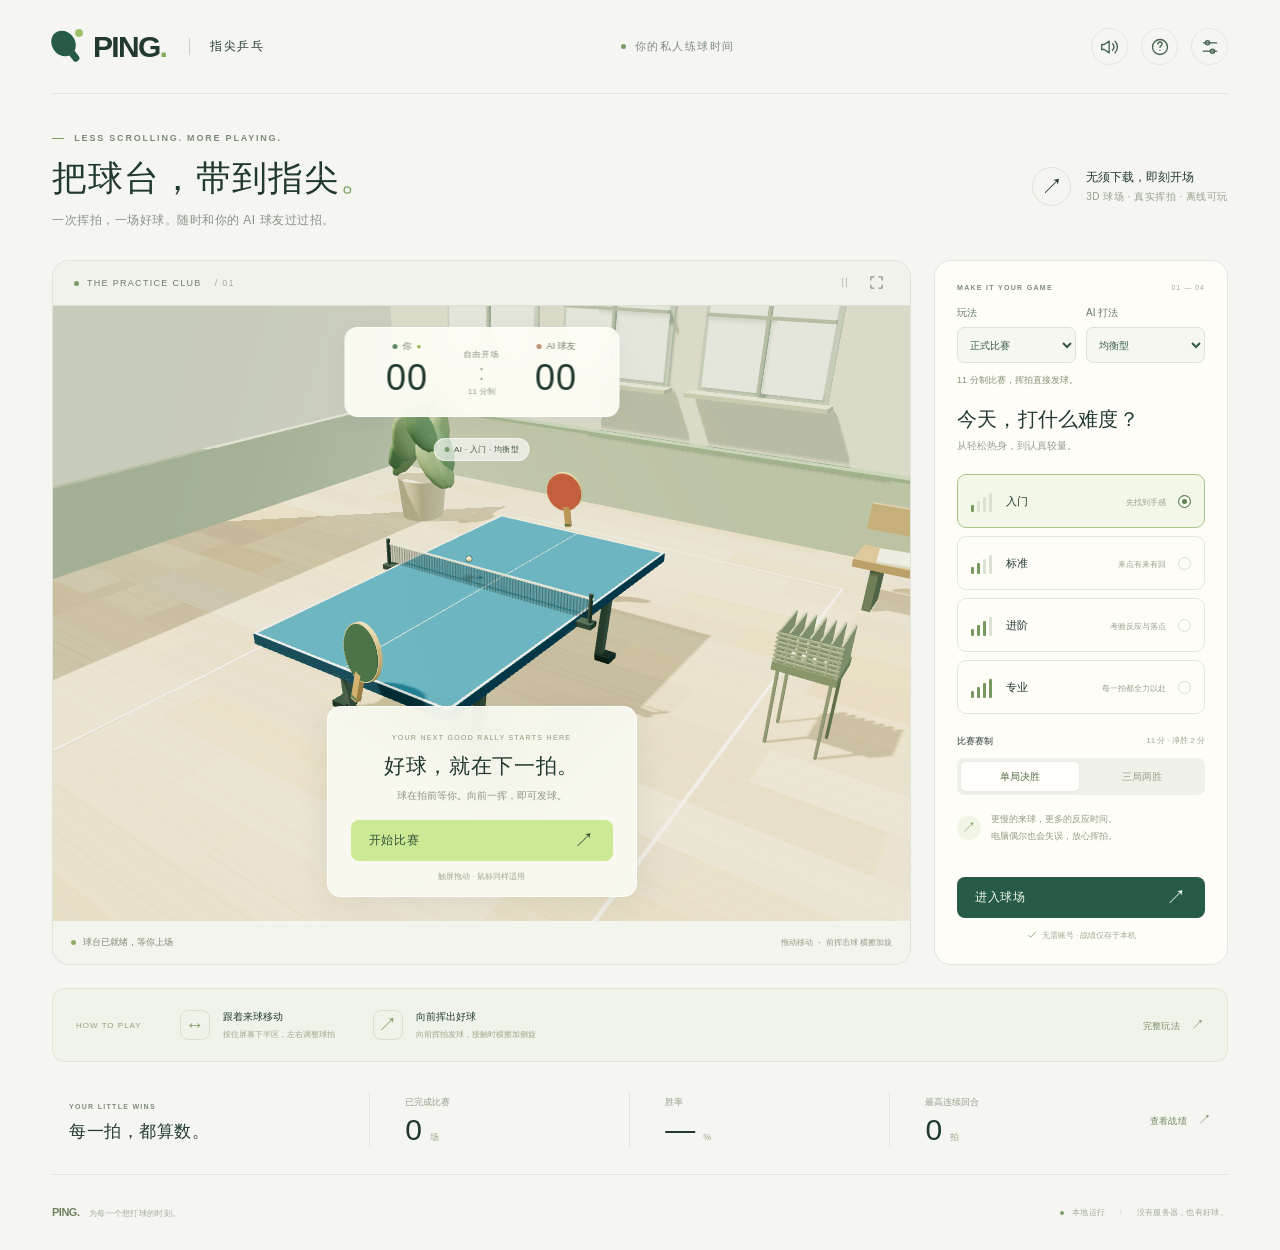
==== index.html @ b7c55402 "Add files via upload" ====
<!doctype html>
<html lang="zh-CN">
<head>
  <meta charset="utf-8">
  <meta name="viewport" content="width=device-width,initial-scale=1,maximum-scale=1,viewport-fit=cover">
  <meta name="theme-color" content="#f5f6f2">
  <meta name="description" content="指尖上的 3D 乒乓球。真实挥拍、人机对战，随时开场，无需联网。">
  <title>PING · 指尖乒乓</title>
  <link rel="icon" href="assets/favicon.svg" type="image/svg+xml">
  <link rel="stylesheet" href="styles.css">
</head>
<body>
  <div class="app-shell">
    <header class="site-header">
      <a class="brand" href="./" aria-label="PING 首页"><span class="brand-symbol"><i></i><b></b></span><span>PING<span class="brand-dot">.</span></span><span class="brand-cn">指尖乒乓</span></a>
      <div class="header-center"><span class="live-dot"></span>你的私人练球时间</div>
      <div class="header-actions">
        <button class="icon-button" id="sound-button" aria-label="关闭音效" title="音效开关"><svg viewBox="0 0 24 24"><path d="m11 5-6 4H2v6h3l6 4zM15 8a6 6 0 0 1 0 8m3-11a10 10 0 0 1 0 14"/></svg></button>
        <button class="icon-button" id="help-button" aria-label="玩法与比赛规则" title="玩法与规则"><svg viewBox="0 0 24 24"><circle cx="12" cy="12" r="9"/><path d="M9.5 8.5a2.5 2.5 0 0 1 5 0c0 2-2.5 2-2.5 4M12 16h.01"/></svg></button>
        <button class="icon-button" id="settings-button" aria-label="打开设置" title="设置"><svg viewBox="0 0 24 24"><path d="M4 7h16M4 17h16"/><circle cx="9" cy="7" r="2.5"/><circle cx="15" cy="17" r="2.5"/></svg></button>
      </div>
    </header>

    <section class="hero">
      <div><p class="eyebrow"><span></span> LESS SCROLLING. MORE PLAYING.</p><h1>把球台，带到指尖<span>。</span></h1><p class="hero-description">一次挥拍，一场好球。随时和你的 AI 球友过过招。</p></div>
      <div class="hero-note"><span class="note-icon">↗</span><div>无须下载，即刻开场<small>3D 球场 · 真实挥拍 · 离线可玩</small></div></div>
    </section>

    <main class="play-layout">
      <section class="court-card" aria-label="3D 乒乓球场">
        <div class="court-topline"><span><span class="live-dot"></span> THE PRACTICE CLUB <span class="court-number">/ 01</span></span><div><button id="pause-button" class="court-icon" aria-label="暂停比赛" title="暂停" disabled><svg viewBox="0 0 24 24"><path d="M9 5v14M15 5v14"/></svg></button><button id="fullscreen-button" class="court-icon" aria-label="切换全屏" title="全屏"><svg viewBox="0 0 24 24"><path d="M8 3H3v5m13-5h5v5M3 16v5h5m13-5v5h-5"/></svg></button></div></div>
        <div id="court" class="court-view" tabindex="0" aria-label="乒乓球场触控区。按住下半屏拖动球拍，向前或横向擦拍击球。">
          <canvas id="game-canvas"></canvas>
          <div class="scoreboard" aria-live="polite" aria-atomic="true">
            <div class="score-player"><span class="player-name"><i class="player-dot"></i><span id="player-name">你</span> <span id="player-serve" class="serve-dot" title="发球方">●</span></span><strong id="player-score">00</strong><span class="set-dots" id="player-sets"></span></div>
            <div class="score-middle"><span id="game-label">自由开场</span><b>:</b><small id="score-format">11 分制</small></div>
            <div class="score-player"><span class="player-name"><i class="cpu-dot"></i><span id="ai-name">AI 球友</span> <span id="ai-serve" class="serve-dot" title="发球方" hidden>●</span></span><strong id="ai-score">00</strong><span class="set-dots" id="ai-sets"></span></div>
          </div>
          <div class="quality-badge" id="quality-badge" hidden></div><div class="touch-marker" id="touch-marker" hidden><i></i><small>触控点</small></div>
          <div class="opponent-tag" id="opponent-tag"><span class="live-dot"></span> AI 球友 · 入门</div>
          <div class="rally-badge" id="rally-badge" hidden><span>RALLY</span><b id="rally-count">0</b></div>
          <div class="point-toast" id="point-toast" aria-live="assertive" hidden><span id="point-title"></span><small id="point-detail"></small></div>
          <div class="spin-label" id="spin-label" hidden>上旋</div>
          <div class="court-welcome" id="court-welcome"><span class="welcome-kicker">YOUR NEXT GOOD RALLY STARTS HERE</span><h2>好球，就在下一拍。</h2><p>球在拍前等你。向前一挥，即可发球。</p><button class="primary-button" id="play-button">开始比赛 <span>↗</span></button><small>触屏拖动 · 鼠标同样适用</small></div>
          <div class="serve-panel" id="serve-panel" hidden><div><b id="serve-title">轮到你发球</b><span id="serve-hint">球跟随球拍 · 向前挥拍即可发球</span></div><span class="serve-swipe" aria-hidden="true">↑</span></div>
          <div class="gesture-guide" id="gesture-guide" hidden><div class="gesture-arrow">↑</div><span id="gesture-text">按住下半屏，向前挥拍</span></div>
          <div class="webgl-error" id="webgl-error" hidden><h2>球场暂时无法显示</h2><p>请用支持 WebGL 的 Chrome、Safari 或 Edge 打开，并开启硬件加速。</p></div>
        </div>
        <div class="court-bottomline"><span class="court-status"><i id="status-dot"></i><span id="status-text">球台已就绪，等你上场</span></span><span class="input-label" id="input-label">拖动移动 <b>·</b> 前挥击球 横擦加旋</span><span id="hit-feedback" class="hit-feedback">找到你的节奏</span></div>
      </section>

      <aside class="match-panel">
        <div class="panel-heading"><span class="eyebrow">MAKE IT YOUR GAME</span><span class="panel-mark">01 — 04</span></div>
        <div class="session-options">
          <label class="option-field">玩法<select id="mode-select"><option value="match">正式比赛</option><option value="rally">连续喂球练习</option><option value="slow">慢速练习 · 0.65×</option><option value="serve">发球练习</option></select></label>
          <label class="option-field" id="ai-style-field">AI 打法<select id="ai-style"><option value="balanced">均衡型</option><option value="defensive">防守型</option><option value="aggressive">进攻型</option></select></label>
          <p id="mode-description" class="option-description">11 分制比赛，挥拍直接发球。</p>
        </div>
        <h2>今天，打什么难度？</h2><p class="panel-description">从轻松热身，到认真较量。</p>
        <fieldset class="difficulty-list"><legend class="sr-only">人机难度</legend>
          <label class="difficulty-option selected"><input type="radio" name="difficulty" value="beginner" checked><span class="difficulty-bars"><i></i><i></i><i></i><i></i></span><span class="difficulty-copy"><b>入门</b><small>先找到手感</small></span><span class="radio-indicator"></span></label>
          <label class="difficulty-option"><input type="radio" name="difficulty" value="standard"><span class="difficulty-bars" data-level="2"><i></i><i></i><i></i><i></i></span><span class="difficulty-copy"><b>标准</b><small>来点有来有回</small></span><span class="radio-indicator"></span></label>
          <label class="difficulty-option"><input type="radio" name="difficulty" value="advanced"><span class="difficulty-bars" data-level="3"><i></i><i></i><i></i><i></i></span><span class="difficulty-copy"><b>进阶</b><small>考验反应与落点</small></span><span class="radio-indicator"></span></label>
          <label class="difficulty-option"><input type="radio" name="difficulty" value="pro"><span class="difficulty-bars" data-level="4"><i></i><i></i><i></i><i></i></span><span class="difficulty-copy"><b>专业</b><small>每一拍都全力以赴</small></span><span class="radio-indicator"></span></label>
        </fieldset>
        <div class="format-heading"><span id="format-label">比赛赛制</span><span>11 分 · 净胜 2 分</span></div><div class="segmented-control" role="group" aria-label="赛制"><button class="selected" data-format="1" aria-pressed="true">单局决胜</button><button data-format="3" aria-pressed="false">三局两胜</button></div>
        <div class="difficulty-detail"><span class="detail-symbol">↗</span><p id="difficulty-detail">更慢的来球，更多的反应时间。<br>电脑偶尔也会失误，放心挥拍。</p></div>
        <button class="secondary-button practice-reset" id="practice-reset" hidden>重新准备这一球</button>
        <button class="primary-button panel-start" id="start-button">进入球场 <span>↗</span></button><div class="local-note"><svg viewBox="0 0 16 16"><path d="m3 8 3 3 7-7"/></svg> 无需账号 · 战绩仅存于本机</div>
      </aside>
    </main>

    <section class="below-court">
      <div class="quick-guide"><span class="guide-number">HOW TO PLAY</span><div><span class="guide-icon">↔</span><p><b>跟着来球移动</b><small>按住屏幕下半区，左右调整球拍</small></p></div><div><span class="guide-icon">↗</span><p><b>向前挥出好球</b><small>向前挥拍发球，接触时横擦加侧旋</small></p></div><button class="text-button" id="guide-link">完整玩法 <span>↗</span></button></div>
      <div class="stats-row"><div class="stats-intro"><span class="eyebrow">YOUR LITTLE WINS</span><h3>每一拍，都算数。</h3></div><div class="stat"><span>已完成比赛</span><strong id="stat-matches">0<small>场</small></strong></div><div class="stat"><span>胜率</span><strong id="stat-winrate">—<small>%</small></strong></div><div class="stat"><span>最高连续回合</span><strong id="stat-rally">0<small>拍</small></strong></div><button class="text-button" id="history-button">查看战绩 <span>↗</span></button></div>
    </section>
    <footer><span><b>PING.</b> 为每一个想打球的时刻。</span><span><i class="live-dot"></i> 本地运行 <span class="footer-divider">/</span> 没有服务器，也有好球。</span></footer>
  </div>

  <dialog id="help-dialog" class="modal"><button class="modal-close" data-close aria-label="关闭">×</button><span class="eyebrow">A LITTLE GUIDANCE</span><h2>一拍一拍，找到节奏。</h2><div class="help-steps"><div><b>01</b><p><strong>移动你的球拍</strong>按住球场下半区任意位置，左右拖动寻找来球。向上或向下拖动可调整球拍离球网的距离，系统会适度辅助拍面高度。</p></div><div><b>02</b><p><strong>等落台，再向前挥拍</strong>来球在你的半台弹起后，向上快速划动击球，也可在接触瞬间横向擦拍。球拍静止不会自动回球；向右擦拍产生左侧旋，向左擦拍产生右侧旋，球面条纹和弯曲球迹会显示旋转。</p></div><div><b>03</b><p><strong>球在拍前，向前挥拍发球</strong>轮到你发球时，球会停在球拍前方并跟随移动，无需抛球或点击按钮，向前挥拍即可发出。仍须先落自己的半台，再落对方半台。练习模式不计比赛分数。</p></div></div><div class="rules-box"><h3>按标准规则，认真打一场</h3><ul><li>发球操作已简化为持球随拍、挥拍发出；落台与计分仍遵循比赛规则。</li><li>每局 11 分，领先至少 2 分获胜；10:10 后继续比赛。</li><li>每两分换发球；10:10 后每一分换发球。</li><li>发球擦网后合法落台，重新发球；正常回合擦网后落台继续。</li><li>对手回球未落台就截击、同侧两跳、击球出界或未过网，均判失分。</li><li>三局两胜时，局间交换发球顺序；决胜局先到 5 分时交换场地。镜头始终位于你的身后。</li></ul></div><button class="primary-button" data-close>明白了，上场 <span>↗</span></button></dialog>
  <dialog id="settings-dialog" class="modal settings-modal"><button class="modal-close" data-close aria-label="关闭">×</button><span class="eyebrow">YOUR COURT, YOUR WAY</span><h2>调整到你的手感。</h2><label class="toggle-row"><span><b>击球音效</b><small>球拍、球台与球网的声音</small></span><input type="checkbox" id="setting-sound" role="switch" checked></label><label class="toggle-row"><span><b>触觉反馈</b><small>击球时轻微震动（取决于设备支持）</small></span><input type="checkbox" id="setting-haptics" role="switch" checked></label><label class="toggle-row"><span><b>击球辅助提示</b><small>落点光圈、球迹与挥拍时机提示</small></span><input type="checkbox" id="setting-hints" role="switch" checked></label><label class="toggle-row"><span><b>挥拍灵敏度</b><small>调整拖动距离与球拍移动的比例</small></span><output id="sensitivity-value">1.0×</output></label><input class="sensitivity-slider" id="setting-sensitivity" type="range" min="0.7" max="1.5" value="1" step="0.1" aria-label="挥拍灵敏度"><label class="toggle-row"><span><b>近球轮廓</b><small>球靠近你时显示深色边缘，更容易看清</small></span><input type="checkbox" id="setting-outline" role="switch" checked></label>
    <label class="toggle-row" for="setting-offset"><span><b>手指与球拍间距</b><small>触屏时球拍位于手指上方；0 为直接跟手</small></span><output id="offset-value">54 px</output></label><input class="sensitivity-slider" id="setting-offset" type="range" min="0" max="120" step="6" value="54" aria-label="手指与球拍间距">
    <div class="option-field settings-quality"><label for="setting-quality">画面质量</label><select id="setting-quality"><option value="eco">省电 · 30 帧 / 无动态阴影</option><option value="balanced" selected>均衡 · 60 帧 / 标准阴影</option><option value="high">高清 · 60 帧 / 精细阴影</option></select></div>
    <label class="toggle-row"><span><b>卡顿时自动降低画质</b><small>保持挥拍与物理更新频率，减少渲染负担</small></span><input type="checkbox" id="setting-adaptive" role="switch" checked></label><p class="settings-note" id="quality-note"></p>
    <p class="settings-note">比赛中修改设置会暂时暂停，关闭后即可继续。</p><button class="primary-button" data-close>保存并返回 <span>↗</span></button></dialog>
  <dialog id="pause-dialog" class="modal compact-modal"><button class="modal-close" data-close aria-label="关闭">×</button><span class="eyebrow">TAKE A BREATHER</span><h2>歇一拍，再继续。</h2><p>比分和来球都在这里等你。</p><button class="primary-button" id="resume-button">继续比赛 <span>↗</span></button><button class="secondary-button" id="restart-button">重新开始本场</button><button class="text-button" id="quit-button">结束比赛，返回球场</button></dialog>
  <dialog id="result-dialog" class="modal compact-modal"><span class="result-mark" id="result-mark">↗</span><span class="eyebrow" id="result-eyebrow">WELL PLAYED</span><h2 id="result-title">这一局，打得漂亮。</h2><p id="result-description"></p><div class="result-score"><span id="result-player">11</span><small>:</small><span id="result-ai">8</span></div><p class="result-meta" id="result-meta"></p><button class="primary-button" id="result-next">再来一场 <span>↗</span></button><button class="secondary-button" id="result-back">返回球场</button></dialog>
  <dialog id="history-dialog" class="modal"><button class="modal-close" data-close aria-label="关闭">×</button><span class="eyebrow">ONE RALLY AT A TIME</span><h2>你和球台的记录。</h2><div id="history-levels" class="history-levels"></div><div id="history-list" class="history-list"></div><p class="settings-note" id="storage-note">战绩仅保存在这个浏览器中，清理网站数据会一并清除。</p><button class="primary-button" data-close>继续打球 <span>↗</span></button></dialog>
  <script src="assets/vendor/three.min.js"></script>
  <script src="physics.js"></script>
  <script src="audio.js"></script>
  <script src="quality.js"></script>
  <script src="game.js"></script>
</body>
</html>
---- styles.css ----
:root{--paper:#f5f6f2;--white:#fff;--ink:#21392f;--muted:#88918a;--line:#e3e7de;--lime:#d2f28b;--green:#255b47;--serif:Georgia,"Times New Roman",serif;--sans:Inter,-apple-system,BlinkMacSystemFont,"Segoe UI","PingFang SC","Microsoft YaHei",sans-serif;font-family:var(--sans);font-synthesis:none;color:var(--ink);background:var(--paper);font-size:14px}*{box-sizing:border-box}body{margin:0}button,input,a{-webkit-tap-highlight-color:transparent}button{font:inherit;cursor:pointer}button:disabled{cursor:default;opacity:.4}button,a,input{outline-offset:5px}button:focus-visible,a:focus-visible,input:focus-visible{outline:2px solid #4b895b}button{border:0}button svg{width:20px;height:20px;fill:none;stroke:currentColor;stroke-width:1.6;stroke-linecap:round;stroke-linejoin:round}a{color:inherit;text-decoration:none}[hidden]{display:none!important}.app-shell{max-width:1480px;margin:auto;padding:0 52px}.site-header{height:94px;display:flex;align-items:center;justify-content:space-between;border-bottom:1px solid var(--line)}.brand{display:flex;align-items:center;gap:10px;font-size:30px;font-weight:850;letter-spacing:-1.7px}.brand-dot{color:#7eac57}.brand-cn{font-size:12px;font-weight:500;letter-spacing:1.5px;margin-left:13px;padding-left:20px;border-left:1px solid #cbd1c5}.brand-symbol{width:29px;height:35px;position:relative;margin-right:2px}.brand-symbol i{display:block;width:23px;height:27px;transform:rotate(-37deg);border-radius:50%;background:var(--green);position:absolute;top:1px;left:0}.brand-symbol i:after{content:"";position:absolute;width:7px;height:14px;background:var(--green);top:22px;left:9px;border-radius:3px}.brand-symbol b{width:8px;height:8px;background:#9fc267;border-radius:50%;position:absolute;right:-2px;top:0}.header-center{font-size:11px;letter-spacing:1.5px;color:#7f8c80;display:flex;align-items:center;gap:9px}.live-dot{display:inline-block;width:5px;height:5px;border-radius:100%;background:#7a9c68;flex-shrink:0}.header-actions{display:flex;gap:13px}.icon-button{height:37px;width:37px;display:grid;place-items:center;border:1px solid var(--line);border-radius:50%;background:transparent;color:#45604f;transition:.2s}.icon-button:hover{background:#e8eddf}.icon-button.muted{color:#aaa}.hero{display:flex;align-items:center;justify-content:space-between;padding:39px 0 31px}.eyebrow{font-size:9px;font-weight:650;letter-spacing:1.8px;margin:0;color:#7e8b78}.eyebrow>span{display:inline-block;width:12px;height:1px;vertical-align:middle;margin-right:6px;background:#81a163}.hero h1{font-size:35px;letter-spacing:1px;line-height:1.4;font-weight:600;margin:10px 0}.hero h1>span{color:#79a45a}.hero-description{color:#8a9388;font-size:12px;margin:0;letter-spacing:.5px}.hero-note{display:flex;align-items:center;gap:15px;font-size:12px;line-height:1.7;margin-top:10px}.hero-note small{display:block;color:#98a08f;font-size:10px;letter-spacing:.5px}.note-icon{display:grid;place-items:center;width:39px;height:39px;border:1px solid #dce3d2;border-radius:50%;font-size:22px}.play-layout{display:grid;grid-template-columns:minmax(0,1fr) 294px;gap:23px;align-items:stretch}.court-card{overflow:hidden;border:1px solid #dfe3d8;border-radius:17px;min-width:0;background:#eeeee5;box-shadow:0 4px 14px #26391a03}.court-topline{height:45px;display:flex;justify-content:space-between;align-items:center;padding:0 21px;background:#f1f2eb;color:#6f7e6b;font-size:9px;letter-spacing:1.3px;border-bottom:1px solid #dce0d4}.court-topline>span{display:flex;align-items:center;gap:8px}.court-number{color:#a4ad9c;margin-left:5px}.court-topline>div{display:flex;gap:7px}.court-icon{width:25px;height:26px;padding:3px;background:none;color:#6d7e68}.court-icon svg{width:15px;height:15px}.court-view{height:467px;position:relative;overflow:hidden;touch-action:none;cursor:grab;background:#d9d6c6;isolation:isolate}.court-view.active{cursor:crosshair}.court-view:active{cursor:grabbing}.court-view:focus{outline:none}#game-canvas{display:block;width:100%;height:100%;touch-action:none}.scoreboard{position:absolute;top:21px;left:50%;transform:translateX(-50%);display:flex;justify-content:center;gap:28px;background:#fffef7e8;border:1px solid #ffffffab;border-radius:13px;padding:12px 23px 10px;backdrop-filter:blur(12px);box-shadow:0 5px 23px #18261009;pointer-events:none;min-width:275px}.score-player{display:flex;flex-direction:column;align-items:center;min-width:57px}.player-name{font-size:9px;display:flex;align-items:center;gap:5px;white-space:nowrap;color:#717b6c}.player-dot,.cpu-dot{width:5px;height:5px;border-radius:50%;background:#5b8661}.cpu-dot{background:#bd9273}.serve-dot{color:#8fb644;font-size:8px}.score-player strong{font-size:36px;font-weight:500;letter-spacing:1px;font-variant-numeric:tabular-nums;line-height:1.2;margin-top:3px}.score-middle{display:flex;flex-direction:column;align-items:center;justify-content:center;gap:1px}.score-middle>span{font-size:8px;color:#828a78;letter-spacing:1px}.score-middle>b{font-size:22px;font-weight:400;color:#a9b09e;line-height:1.1}.score-middle small{font-size:8px;color:#929a87}.set-dots{display:flex;gap:4px;margin-top:3px;min-height:4px}.set-dots i{display:block;width:4px;height:4px;border-radius:50%;background:#cad0be}.set-dots i.won{background:#6d9647}.opponent-tag{position:absolute;left:50%;transform:translateX(-50%);top:132px;font-size:8px;letter-spacing:.3px;color:#485946;display:flex;align-items:center;gap:5px;background:#ffffffa3;border:1px solid #fff7;padding:5px 10px;border-radius:20px;pointer-events:none}.rally-badge{position:absolute;top:25px;right:20px;display:flex;flex-direction:column;align-items:center;color:#3c5845;background:#ffffffad;border-radius:9px;padding:8px 12px;pointer-events:none}.rally-badge span{font-size:7px;letter-spacing:1px}.rally-badge b{font-size:23px;font-weight:500}.court-welcome{position:absolute;bottom:24px;left:50%;transform:translateX(-50%);width:310px;text-align:center;background:#f9faf1ed;border:1px solid #ffffffe6;backdrop-filter:blur(16px);border-radius:14px;padding:20px 23px 14px;box-shadow:0 8px 35px #24331914}.welcome-kicker{font-size:7px;color:#8d997c;letter-spacing:1.3px}.court-welcome h2{font-size:21px;font-weight:500;letter-spacing:.7px;margin:9px 0}.court-welcome p{font-size:10px;color:#8b9380;margin:0 0 17px}.court-welcome>small{display:block;color:#a0a890;font-size:8px;margin-top:10px}.primary-button{height:45px;border-radius:8px;background:var(--green);color:#f4fae9;display:flex;align-items:center;justify-content:space-between;padding:0 18px;width:100%;font-size:12px;letter-spacing:.7px;font-weight:550;transition:background .2s,transform .2s}.primary-button:hover{background:#184834}.primary-button:active{transform:scale(.98)}.primary-button>span{font-size:20px;font-weight:400}.court-welcome .primary-button{height:41px;background:#cee996;color:#33523a}.court-welcome .primary-button:hover{background:#bbdd7d}.court-bottomline{height:43px;display:flex;align-items:center;justify-content:space-between;gap:10px;padding:0 18px;background:#f3f4ed;font-size:9px;color:#7d8973}.court-status{display:flex;align-items:center;gap:7px}.court-status>i{width:5px;height:5px;border-radius:50%;background:#91ad6d}.input-label{font-size:8px;color:#939d87;white-space:nowrap}.input-label b{padding:0 3px}.input-label kbd{font:7px var(--sans);border:1px solid #d8dfcd;border-radius:3px;padding:2px 3px;margin-left:7px}.hit-feedback{display:none;color:#5b7b45;white-space:nowrap}.match-panel{border:1px solid var(--line);border-radius:17px;background:#fffdf8;padding:23px 22px;display:flex;flex-direction:column}.panel-heading{display:flex;align-items:center;justify-content:space-between}.panel-heading .eyebrow{font-size:7px;letter-spacing:1.3px}.panel-mark{font-size:7px;color:#a1a993;letter-spacing:1px}.match-panel h2{font-size:20px;font-weight:550;margin:18px 0 6px;letter-spacing:.2px}.panel-description{font-size:10px;color:#99a08f;margin:0 0 21px}.difficulty-list{margin:0;padding:0;border:0;display:flex;flex-direction:column;gap:8px}.difficulty-option{height:54px;display:flex;align-items:center;gap:12px;padding:0 13px;border:1px solid #e5e8dd;border-radius:9px;cursor:pointer;transition:.2s}.difficulty-option:hover{border-color:#b3c49e}.difficulty-option.selected{border-color:#aac58a;background:#f2f7e8}.difficulty-option input{position:absolute;opacity:0;width:1px;height:1px}.difficulty-option:has(input:focus-visible){outline:2px solid #6a9250;outline-offset:3px}.difficulty-bars{width:23px;height:21px;display:flex;gap:3px;align-items:flex-end}.difficulty-bars i{width:3px;background:#dce2d3;border-radius:1px;height:7px}.difficulty-bars i:nth-child(2){height:11px}.difficulty-bars i:nth-child(3){height:15px}.difficulty-bars i:nth-child(4){height:19px}.difficulty-bars i:first-child,.difficulty-bars[data-level="2"] i:nth-child(2),.difficulty-bars[data-level="3"] i:nth-child(-n+3),.difficulty-bars[data-level="4"] i{background:#779960}.difficulty-copy{display:flex;align-items:baseline;justify-content:space-between;flex:1;gap:8px}.difficulty-copy b{font-size:11px;font-weight:550}.difficulty-copy small{font-size:8px;color:#9aa18d}.radio-indicator{width:13px;height:13px;border:1px solid #d9dfd0;border-radius:50%;margin-left:auto;flex-shrink:0}.selected .radio-indicator{background:#5d8150;border-color:#5d8150;box-shadow:inset 0 0 0 3px #f6f9ed}.format-heading{display:flex;justify-content:space-between;font-size:9px;margin:21px 0 10px}.format-heading span+span{font-size:8px;color:#a2a991}.segmented-control{display:flex;gap:4px;padding:4px;background:#f0f2e9;border-radius:7px}.segmented-control button{width:50%;height:29px;border-radius:5px;color:#969f89;background:transparent;font-size:10px}.segmented-control button.selected{background:#fffefa;color:#536b43;box-shadow:0 1px 4px #32441b0b}.difficulty-detail{display:flex;align-items:center;gap:10px;margin:16px 0 17px}.detail-symbol{height:24px;width:24px;background:#f0f5e6;border-radius:50%;display:grid;place-items:center;color:#84a461;font-size:14px;flex-shrink:0}.difficulty-detail p{font-size:9px;line-height:1.9;color:#929d83;margin:0}.panel-start{margin-top:auto;height:41px}.local-note{display:flex;justify-content:center;align-items:center;gap:4px;font-size:8px;color:#a1a991;margin-top:11px}.local-note svg{width:12px;height:12px;fill:none;stroke:#92ac79;stroke-width:1.3}.below-court{margin-top:23px}.quick-guide{border:1px solid #e0e5d8;border-radius:12px;padding:19px 23px;display:flex;align-items:center;gap:38px;background:#f0f3e9}.guide-number{color:#90a17b;font-size:8px;letter-spacing:1px;white-space:nowrap}.quick-guide>div{display:flex;gap:13px;align-items:center}.guide-icon{width:30px;height:30px;border:1px solid #d9e2cc;border-radius:8px;display:grid;place-items:center;font-size:19px;color:#819e66;flex-shrink:0}.quick-guide p{margin:0;display:flex;flex-direction:column;gap:5px}.quick-guide b{font-size:10px;font-weight:550}.quick-guide small{font-size:8px;color:#9ca88c}.text-button{background:none;color:#758b62;font-size:9px;letter-spacing:.3px;white-space:nowrap;padding:8px 0}.text-button>span{margin-left:8px;font-size:13px}.quick-guide>.text-button{margin-left:auto}.stats-row{display:flex;align-items:center;justify-content:space-between;padding:30px 17px 27px;border-bottom:1px solid var(--line);gap:25px}.stats-intro .eyebrow{font-size:7px;letter-spacing:1.3px}.stats-intro h3{font-size:17px;font-weight:500;margin:8px 0 0;letter-spacing:.5px}.stat{padding-left:35px;border-left:1px solid #e0e5d8;min-width:100px}.stat>span{font-size:9px;color:#95a088}.stat>strong{display:block;font-size:30px;font-weight:450;margin-top:4px;font-variant-numeric:tabular-nums}.stat small{font-size:9px;color:#9ca88b;margin-left:8px;font-weight:400}footer{height:75px;display:flex;align-items:center;justify-content:space-between;font-size:8px;color:#a3ab99;letter-spacing:.3px}footer b{font-size:11px;color:#6e8260;margin-right:7px;font-weight:750;letter-spacing:-.5px}footer .live-dot{margin-right:5px;width:4px;height:4px}.footer-divider{margin:0 12px;color:#ced4c4}.serve-panel{position:absolute;bottom:18px;left:50%;transform:translateX(-50%);width:285px;border-radius:11px;display:flex;align-items:center;padding:11px;background:#fafcf0e8;backdrop-filter:blur(10px);border:1px solid #fff}.serve-panel>div{display:flex;flex-direction:column;gap:5px;flex:1;padding:0 9px}.serve-panel b{font-size:12px;font-weight:550}.serve-panel>div>span{font-size:8px;color:#8e9e7c}.serve-panel .primary-button{width:85px;height:38px;font-size:11px;background:#cbe98f;color:#3f5b35;padding:0 12px}.point-toast{position:absolute;top:46%;left:50%;transform:translate(-50%,-50%);background:#fafcf3ed;border:1px solid #fff;border-radius:13px;box-shadow:0 8px 25px #1e2c1620;min-width:200px;padding:18px 25px;text-align:center;pointer-events:none;animation:point-in .25s ease-out}.point-toast>span{font-size:23px;display:block;letter-spacing:1px}.point-toast>small{font-size:10px;display:block;color:#89957d;margin-top:7px}.point-toast.loss>span{color:#a07c64}.spin-label{position:absolute;right:18px;bottom:27px;background:#fffaf0ca;padding:6px 10px;border-radius:20px;font-size:9px;color:#668343;pointer-events:none}.gesture-guide{position:absolute;bottom:20px;left:20px;pointer-events:none;text-align:center;color:#f7ffe9;text-shadow:0 1px 3px #24432070;font-size:9px}.gesture-arrow{font-size:35px;animation:swipe 1.4s infinite ease-in-out}.webgl-error{position:absolute;inset:0;background:#f0f2e8;padding:100px 30px;text-align:center;z-index:20}.webgl-error h2{font-size:20px}.webgl-error p{font-size:12px;color:#7b896d;line-height:2}.court-card:fullscreen{display:flex;flex-direction:column;border:0;border-radius:0;width:100vw;height:100dvh}.court-card:fullscreen .court-view{flex:1;height:auto}.modal{border:1px solid #e1e6d6;background:#fffdf6;color:var(--ink);border-radius:19px;padding:34px;max-width:520px;width:calc(100% - 32px);max-height:calc(100dvh - 40px);box-shadow:0 25px 100px #24331e30}.modal::backdrop{background:#1f302f65;backdrop-filter:blur(5px)}.modal h2{font-size:25px;font-weight:500;margin:13px 0 23px}.modal-close{position:absolute;right:19px;top:15px;background:none;font-size:27px;color:#98a287;line-height:1}.modal .primary-button{margin-top:23px}.help-steps{display:flex;flex-direction:column;gap:19px}.help-steps>div{display:flex;gap:17px}.help-steps>div>b{font-size:22px;font-family:var(--serif);color:#a0b487;font-weight:400;line-height:1.6}.help-steps p{font-size:11px;line-height:1.9;color:#8b957c;margin:0}.help-steps strong{display:block;color:#47623e;font-size:12px;font-weight:550;margin-bottom:3px}.rules-box{margin-top:25px;background:#f1f5e8;padding:16px;border-radius:9px}.rules-box h3{font-size:12px;margin:0 0 10px;font-weight:550}.rules-box ul{padding-left:15px;margin:0;color:#8b957b;font-size:10px;line-height:2}.toggle-row{display:flex;align-items:center;justify-content:space-between;gap:15px;padding:18px 0;border-bottom:1px solid #e7eade}.toggle-row>span{display:flex;flex-direction:column;gap:7px}.toggle-row b{font-size:12px;font-weight:550}.toggle-row small{font-size:10px;color:#9ba58a}.toggle-row input{appearance:none;width:35px;height:21px;border-radius:20px;background:#d9dfcf;position:relative;flex-shrink:0;cursor:pointer}.toggle-row input:before{content:"";width:15px;height:15px;position:absolute;top:3px;left:3px;background:#fffdf8;border-radius:50%;transition:.2s}.toggle-row input:checked{background:#77995d}.toggle-row input:checked:before{transform:translateX(14px)}.toggle-row output{font-size:12px;color:#7b945f}.sensitivity-slider{width:100%;margin:20px 0 5px;accent-color:#789b59}.settings-note{color:#a1aa92;font-size:10px;line-height:1.8}.compact-modal{max-width:375px;text-align:center;padding:40px 30px 30px}.compact-modal h2{font-size:24px}.compact-modal p{color:#98a289;font-size:11px;line-height:1.9}.compact-modal .eyebrow{display:block}.secondary-button{background:#edf2e3;color:#6c8354;width:100%;height:42px;border-radius:8px;margin-top:10px;font-size:12px}.compact-modal .text-button{margin-top:13px}.result-mark{display:grid;place-items:center;width:56px;height:56px;border-radius:50%;background:#e4f2c8;color:#73994d;font-size:28px;margin:0 auto 24px}.result-score{font-size:50px;font-weight:400;letter-spacing:3px;margin:17px 0;color:#3d633c}.result-score small{font-size:30px;color:#afba9c;margin:0 15px}.result-meta{font-size:10px!important}.history-levels{display:grid;grid-template-columns:repeat(4,1fr);gap:8px;margin-bottom:23px}.history-levels>div{border:1px solid #e4e8d9;border-radius:9px;padding:12px 5px;text-align:center;font-size:10px;color:#95a47e}.history-levels b{display:block;font-size:18px;color:#6f8a52;margin:8px 0 4px;font-weight:500}.history-levels small{font-size:8px}.history-list{display:flex;flex-direction:column;gap:0;max-height:290px;overflow-y:auto}.history-item{display:flex;justify-content:space-between;align-items:center;padding:14px 3px;border-bottom:1px solid #e9ecdf;font-size:10px;color:#859473}.history-item>span:first-child{display:flex;flex-direction:column;gap:6px}.history-item small{font-size:8px;color:#a6af97}.history-item b{color:#648246;font-weight:500}.empty-history{text-align:center;padding:23px;font-size:12px;color:#9eaa8e;line-height:2}.sr-only{position:absolute;clip:rect(0,0,0,0);clip-path:inset(50%);height:1px;width:1px;overflow:hidden;white-space:nowrap}@keyframes point-in{from{opacity:0;transform:translate(-50%,-45%)}to{opacity:1;transform:translate(-50%,-50%)}}@keyframes swipe{0%,100%{transform:translateY(5px);opacity:.5}50%{transform:translateY(-9px);opacity:1}}@media(min-width:1450px){.court-view{height:520px}.difficulty-option{height:60px}.match-panel{padding:26px}}@media(max-width:1100px){.app-shell{padding:0 29px}.play-layout{grid-template-columns:minmax(0,1fr) 267px;gap:17px}.match-panel{padding:21px 18px}.quick-guide{gap:22px;padding:18px}.guide-number{display:none}.difficulty-copy small{font-size:7px}.hero h1{font-size:31px}.header-center{font-size:10px}.stat{padding-left:24px}.court-view{height:467px}.input-label{font-size:7px}.court-bottomline{padding:0 12px;gap:5px}}@media(max-width:800px){.app-shell{padding:0 22px}.site-header{height:76px}.header-center{display:none}.hero{padding:26px 0 24px}.hero h1{font-size:28px}.hero-note{display:none}.play-layout{grid-template-columns:minmax(0,1fr)}.court-view{height:510px}.match-panel{display:grid;grid-template-columns:1fr 1fr;gap:0 22px;padding:22px}.panel-heading{grid-column:1/-1}.match-panel h2{margin-top:12px}.panel-description{align-self:end;margin-bottom:8px;text-align:right}.difficulty-list{grid-column:1/-1;display:grid;grid-template-columns:repeat(4,1fr);gap:8px;margin-top:7px}.difficulty-option{height:62px;gap:8px;padding:8px}.difficulty-copy{display:block}.difficulty-copy b{display:block;font-size:11px}.difficulty-copy small{display:none}.radio-indicator{width:10px;height:10px}.selected .radio-indicator{box-shadow:inset 0 0 0 2px #f6f9ed}.difficulty-bars{width:19px;gap:2px}.format-heading{grid-column:1;margin:17px 0 8px}.segmented-control{grid-column:1;grid-row:6}.difficulty-detail{grid-column:2;grid-row:5/7;margin:12px 0 0}.panel-start{grid-column:1/-1;margin-top:18px}.local-note{grid-column:1/-1}.court-bottomline{font-size:10px}.input-label{font-size:9px}.quick-guide{gap:24px}.quick-guide small{font-size:8px}.quick-guide>.text-button{display:none}.stats-row{padding:25px 4px;gap:18px}.stats-intro h3{font-size:15px}.stat{padding-left:20px;min-width:70px}.stats-row>.text-button{display:none}footer{font-size:7px;height:64px}.hero-description{font-size:11px}}@media(max-width:500px){.app-shell{padding:0 15px}.site-header{height:66px}.brand{font-size:27px;gap:7px}.brand-cn{font-size:10px;padding-left:12px;margin-left:7px;letter-spacing:1px}.brand-symbol{transform:scale(.86);margin-right:0}.header-actions{gap:7px}.icon-button{width:30px;height:30px}.icon-button svg{width:15px;height:15px}.hero{padding:23px 2px 19px}.eyebrow{font-size:7px;letter-spacing:1.5px}.hero h1{font-size:26px;letter-spacing:.5px;margin:8px 0}.hero-description{font-size:9px;letter-spacing:0}.play-layout{gap:15px}.court-card{border-radius:12px}.court-topline{height:36px;padding:0 13px;font-size:7px;letter-spacing:1px}.court-view{height:56dvh;min-height:370px;max-height:570px}.scoreboard{top:13px;min-width:236px;padding:9px 18px 7px;gap:22px;border-radius:11px}.score-player strong{font-size:30px}.player-name{font-size:8px}.score-middle>span,.score-middle small{font-size:7px}.opponent-tag{top:112px;font-size:7px;padding:4px 8px}.court-welcome{bottom:20px;width:269px;padding:18px 19px 13px}.court-welcome h2{font-size:20px}.court-welcome p{font-size:9px}.welcome-kicker{font-size:6px}.court-bottomline{height:38px;padding:0 12px;font-size:8px}.input-label{display:none}.hit-feedback{display:block;font-size:7px}.match-panel{border-radius:12px;padding:18px 16px;gap:0 13px}.match-panel h2{font-size:17px}.panel-description{font-size:8px;margin-bottom:7px}.panel-heading .eyebrow{font-size:6px}.difficulty-list{gap:6px}.difficulty-option{padding:8px 7px;height:52px;gap:5px}.difficulty-copy b{font-size:10px}.difficulty-bars{transform:scale(.8);transform-origin:center;width:18px}.radio-indicator{display:none}.format-heading{font-size:8px}.format-heading span+span{font-size:6px}.segmented-control button{font-size:9px}.difficulty-detail{gap:6px}.difficulty-detail p{font-size:7px;line-height:1.9}.detail-symbol{width:19px;height:19px;font-size:11px}.panel-start{margin-top:14px;height:38px;font-size:11px}.local-note{font-size:7px;margin-top:9px}.below-court{margin-top:15px}.quick-guide{padding:15px 13px;gap:14px;border-radius:10px}.quick-guide>div{gap:8px;flex:1}.guide-icon{width:24px;height:26px;font-size:17px}.quick-guide b{font-size:9px}.quick-guide small{font-size:6px;line-height:1.5}.quick-guide p{gap:4px}.stats-row{padding:21px 3px;gap:12px;flex-wrap:wrap}.stats-intro{width:100%;display:flex;justify-content:space-between;align-items:center;margin-bottom:4px}.stats-intro h3{font-size:14px;margin:0}.stats-intro .eyebrow{font-size:6px}.stat{flex:1;padding-left:17px}.stat:nth-child(2){border:0;padding-left:0}.stat>span{font-size:8px}.stat>strong{font-size:27px}.stat small{font-size:7px;margin-left:5px}footer{height:60px;align-items:center;font-size:6px;letter-spacing:0}footer>span:last-child{max-width:170px;text-align:right;line-height:1.9}footer .footer-divider{margin:0 5px}footer b{font-size:10px}.rally-badge{top:115px;right:10px;padding:5px 8px}.rally-badge b{font-size:18px}.rally-badge span{font-size:6px}.serve-panel{bottom:17px;width:266px}.gesture-guide{left:12px;bottom:90px;font-size:8px}.spin-label{font-size:8px;right:12px;bottom:22px}.modal{padding:30px 23px;max-height:calc(100dvh - 26px)}.modal h2{font-size:23px}.help-steps p{font-size:10px}.rules-box ul{font-size:9px}.toggle-row small{font-size:9px}.compact-modal{padding:37px 25px 25px}}@media(max-height:540px) and (orientation:landscape){.site-header{height:50px}.hero{display:none}.play-layout{margin-top:12px;grid-template-columns:minmax(0,1fr) 235px;gap:13px}.court-view{height:calc(100dvh - 150px);min-height:270px}.court-welcome{padding:13px 19px 10px;bottom:10px}.court-welcome h2{font-size:17px;margin:5px}.court-welcome p{margin-bottom:10px}.court-welcome .welcome-kicker,.court-welcome>small{display:none}.match-panel{display:flex;padding:14px}.match-panel h2{font-size:17px;margin:9px 0 5px}.panel-description{display:none}.difficulty-list{display:grid;grid-template-columns:1fr 1fr;margin-top:7px}.difficulty-option{height:37px}.format-heading{margin:12px 0 7px}.difficulty-detail{display:none}.panel-start{margin-top:12px;height:33px}.local-note{margin-top:7px}.below-court{margin-top:13px}.scoreboard{top:10px;transform:translateX(-50%) scale(.85);transform-origin:top center}.opponent-tag{top:98px}.score-player strong{font-size:27px}}@media(prefers-reduced-motion:reduce){*{scroll-behavior:auto!important;animation:none!important;transition:none!important}}
.court-card{display:flex;flex-direction:column}.court-topline,.court-bottomline{flex-shrink:0}.court-view{flex:1;min-height:467px}.court-fullscreen{overflow:hidden}.court-card.mobile-fullscreen{position:fixed;inset:0;z-index:90;width:100vw;height:100dvh;border:0;border-radius:0;padding-top:env(safe-area-inset-top);padding-bottom:env(safe-area-inset-bottom)}.court-card.mobile-fullscreen .court-view{height:auto;min-height:0}.court-card.mobile-fullscreen .court-topline{height:40px}.court-card.mobile-fullscreen .court-bottomline{height:38px}dialog{z-index:100}@media(min-width:1450px){.court-view{min-height:520px}}@media(max-width:800px){.court-view{flex:auto;min-height:510px}}@media(max-width:500px){.court-view{height:56dvh;min-height:370px;flex:initial}}@media(max-height:540px) and (orientation:landscape){.court-view{min-height:270px}}.court-card:fullscreen .court-view{min-height:0;flex:1}
@media(max-height:540px) and (orientation:landscape){.difficulty-option{min-width:0;justify-content:space-between;padding:7px}.difficulty-copy{display:block;flex:1;min-width:0}.difficulty-copy b{font-size:10px;white-space:nowrap}.difficulty-copy small{display:none}.difficulty-bars{flex-shrink:0;transform:scale(.8);transform-origin:center;width:20px}.radio-indicator{width:10px;height:10px;flex-shrink:0}.selected .radio-indicator{box-shadow:inset 0 0 0 2px #f6f9ed}.match-panel{min-height:0;align-self:stretch}.difficulty-list{width:100%;grid-template-columns:minmax(0,1fr) minmax(0,1fr)}.panel-heading .eyebrow{font-size:6px}.panel-mark{font-size:6px}.court-view{flex:initial;height:calc(100dvh - 150px);min-height:220px;max-height:none}.court-bottomline{height:35px}.court-topline{height:35px}.input-label{display:none}.hit-feedback{display:block;font-size:7px}.court-card{align-self:start}.court-card:fullscreen .court-view,.court-card.mobile-fullscreen .court-view{height:auto;flex:1;min-height:0}}
@media(max-width:800px){.stats-row>#history-button{display:block}}@media(max-width:500px){.stats-row>#history-button{width:100%;text-align:right;padding:1px 0 0;font-size:8px;margin-top:-5px}}
/* Session controls, touch offset and performance settings. */
.session-options{display:grid;grid-template-columns:1fr 1fr;gap:10px;grid-column:1/-1;margin-top:15px;min-width:0}.option-field{display:flex;flex-direction:column;gap:7px;font-size:10px;color:#657b62;min-width:0}.option-field select{font:inherit;min-width:0;width:100%;height:36px;padding:0 8px;border:1px solid #dce4d2;border-radius:7px;background:#f6f8f0;color:#355944;outline-offset:3px}.option-description{grid-column:1/-1;font-size:9px;color:#829075;line-height:1.7;margin:0}.practice-reset{grid-column:1/-1;font-size:10px;height:33px;margin-top:10px}.serve-panel{pointer-events:none;width:265px;bottom:14px;padding:9px}.serve-panel .serve-swipe{font-size:28px;color:#65834f;padding:0 13px}.serve-panel>div>span{line-height:1.6}.serve-panel b{font-size:11px}.settings-quality{padding-top:20px;gap:10px;font-size:12px}.settings-quality select{font-size:11px;height:40px}.quality-badge{position:absolute;left:12px;top:114px;font-size:8px;color:#345443;background:#f2f6e2dc;border:1px solid #dce7c6;padding:5px 8px;border-radius:20px;pointer-events:none}.touch-marker{position:absolute;transform:translate(-50%,-50%);pointer-events:none;z-index:4;color:#e9f4cf;text-shadow:0 1px 3px #1b342b}.touch-marker i{display:block;width:22px;height:22px;border:1px dashed #f4ffddaa;border-radius:50%;background:#ffffff08;margin:auto}.touch-marker small{font-size:7px;white-space:nowrap;position:absolute;top:27px;left:50%;transform:translateX(-50%)}.match-panel .panel-start{margin-top:15px}.court-view{min-height:520px}.input-label{white-space:normal}.format-heading[hidden]+.segmented-control{display:none}.match-panel:has(#mode-select option:checked[value="match"]) #practice-reset{display:none}
@media(max-width:800px){.session-options{margin-top:12px;grid-row:auto}.match-panel>.format-heading{grid-row:auto}.match-panel>.segmented-control{grid-row:auto}.match-panel>.difficulty-detail{grid-row:auto;grid-column:2}.court-view{min-height:510px}.match-panel{grid-auto-flow:row}.match-panel>.difficulty-list{grid-row:auto}}
@media(max-width:500px){.court-view{min-height:390px}.session-options{gap:9px}.option-field{font-size:9px}.option-field select{font-size:10px;height:35px}.option-description{font-size:8px}.quality-badge{top:142px;left:10px;font-size:7px}.court-card .serve-panel{width:247px;bottom:10px}.serve-panel>div>span{font-size:8px}.serve-panel .serve-swipe{font-size:24px}.settings-quality{font-size:12px}.settings-quality select{font-size:10px}.spin-label{bottom:67px}}
@media(max-height:540px) and (orientation:landscape){.session-options{margin-top:8px;gap:5px}.option-field{font-size:8px;gap:3px}.option-field select{height:29px;padding:0 3px;font-size:9px}.option-description{font-size:7px;line-height:1.4}.match-panel{max-height:calc(100dvh - 76px);overflow:auto}.match-panel h2{font-size:14px;flex-shrink:0}.difficulty-list,.format-heading,.segmented-control,.panel-start,.session-options{flex-shrink:0}.court-view{min-height:220px}.quality-badge{top:130px}.serve-panel{bottom:8px}.serve-panel>div>span{font-size:7px}}
.court-card:fullscreen .court-view,.court-card.mobile-fullscreen .court-view{min-height:0;max-height:none}
.score-middle small{white-space:nowrap}
@media(max-width:800px){.match-panel:has(#mode-select option:checked[value="serve"]) .difficulty-detail{grid-column:1/-1}}
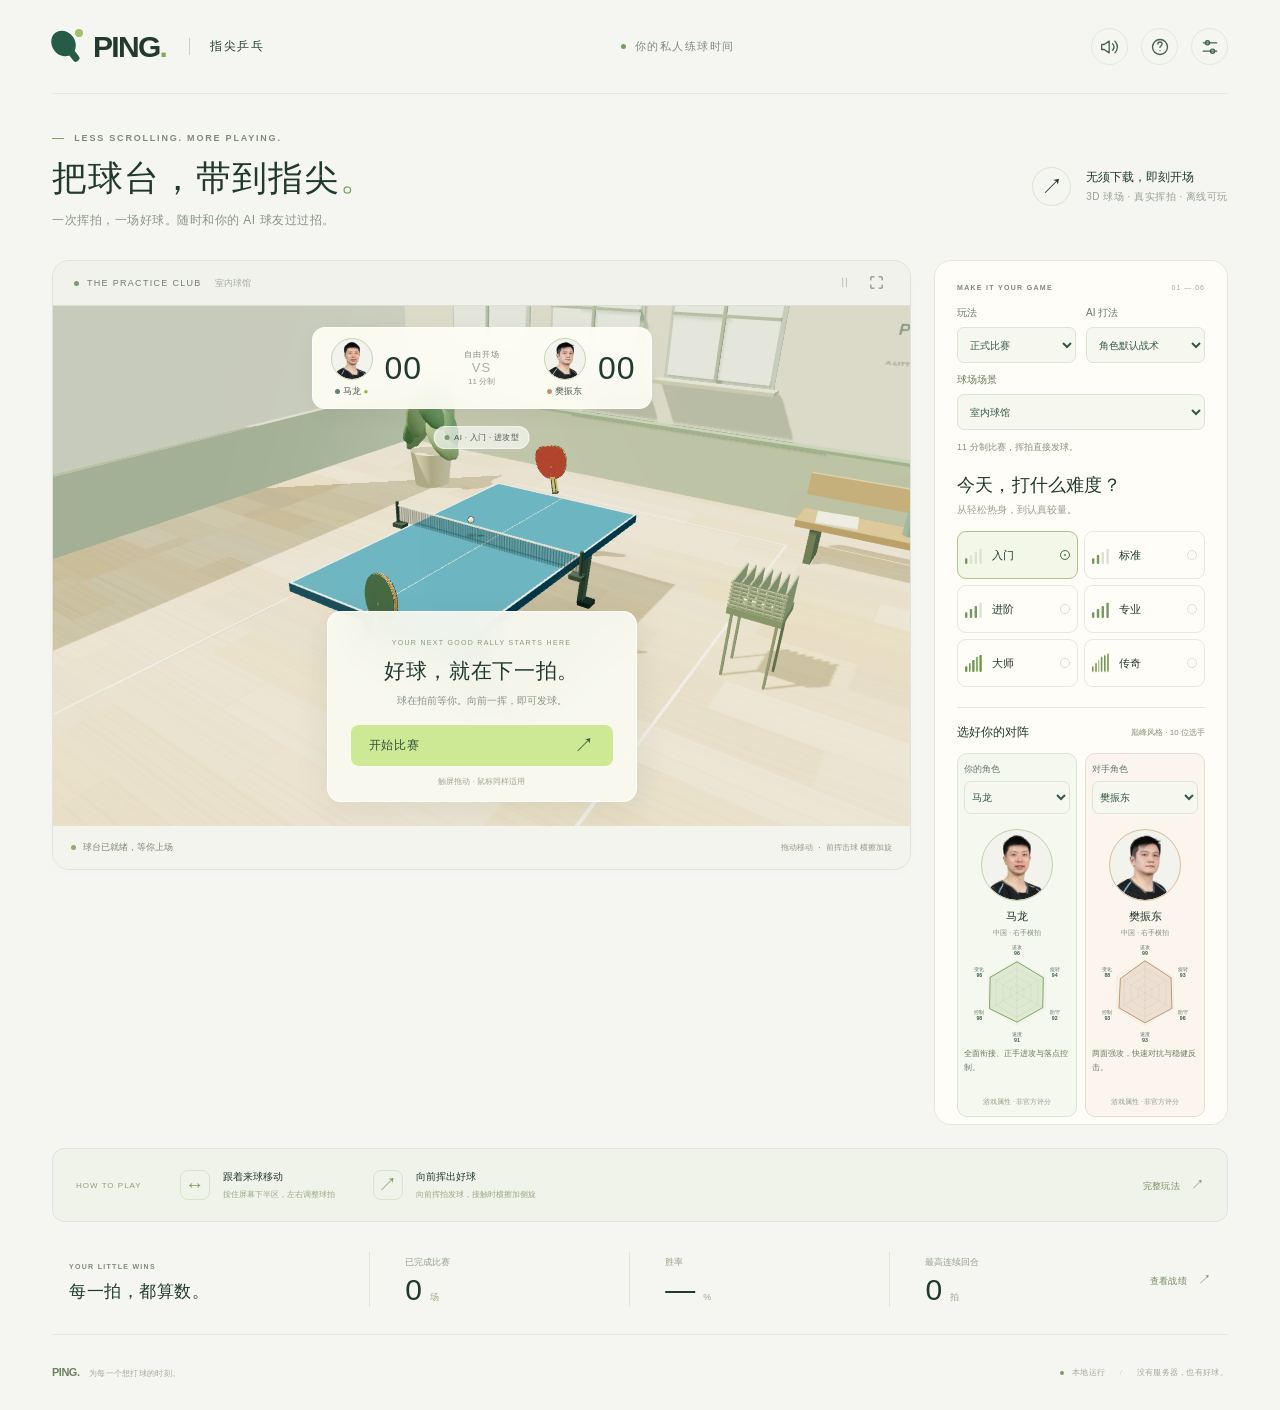
==== commit a027d045: "Add files via upload" ====
--- a/index.html
+++ b/index.html
@@ -32,15 +32,15 @@
         <div id="court" class="court-view" tabindex="0" aria-label="乒乓球场触控区。按住下半屏拖动球拍，向前或横向擦拍击球。">
           <canvas id="game-canvas"></canvas>
           <div class="scoreboard" aria-live="polite" aria-atomic="true">
-            <div class="score-player"><span class="player-name"><i class="player-dot"></i><span id="player-name">你</span> <span id="player-serve" class="serve-dot" title="发球方">●</span></span><strong id="player-score">00</strong><span class="set-dots" id="player-sets"></span></div>
-            <div class="score-middle"><span id="game-label">自由开场</span><b>:</b><small id="score-format">11 分制</small></div>
-            <div class="score-player"><span class="player-name"><i class="cpu-dot"></i><span id="ai-name">AI 球友</span> <span id="ai-serve" class="serve-dot" title="发球方" hidden>●</span></span><strong id="ai-score">00</strong><span class="set-dots" id="ai-sets"></span></div>
+            <div class="score-player"><span class="portrait score-portrait" id="player-portrait"><span class="portrait-initials" aria-hidden="true">ML</span><img id="player-portrait-image" src="assets/portraits/ma-long.webp" alt="马龙头像" width="320" height="320" decoding="async"></span><span class="player-name"><i class="player-dot"></i><span id="player-name">马龙</span> <span id="player-serve" class="serve-dot" title="发球方">●</span></span><strong id="player-score">00</strong><span class="set-dots" id="player-sets"></span></div>
+            <div class="score-middle"><span id="game-label">自由开场</span><b>VS</b><small id="score-format">11 分制</small></div>
+            <div class="score-player"><span class="portrait score-portrait" id="ai-portrait"><span class="portrait-initials" aria-hidden="true">FZD</span><img id="ai-portrait-image" src="assets/portraits/fan-zhendong.webp" alt="樊振东头像" width="320" height="320" decoding="async"></span><span class="player-name"><i class="cpu-dot"></i><span id="ai-name">樊振东</span> <span id="ai-serve" class="serve-dot" title="发球方" hidden>●</span></span><strong id="ai-score">00</strong><span class="set-dots" id="ai-sets"></span></div>
           </div>
           <div class="quality-badge" id="quality-badge" hidden></div><div class="touch-marker" id="touch-marker" hidden><i></i><small>触控点</small></div>
           <div class="opponent-tag" id="opponent-tag"><span class="live-dot"></span> AI 球友 · 入门</div>
           <div class="rally-badge" id="rally-badge" hidden><span>RALLY</span><b id="rally-count">0</b></div>
           <div class="point-toast" id="point-toast" aria-live="assertive" hidden><span id="point-title"></span><small id="point-detail"></small></div>
-          <div class="spin-label" id="spin-label" hidden>上旋</div>
+          <div class="stroke-label" id="stroke-label" hidden>正手攻球</div><div class="spin-label" id="spin-label" hidden>上旋</div>
           <div class="court-welcome" id="court-welcome"><span class="welcome-kicker">YOUR NEXT GOOD RALLY STARTS HERE</span><h2>好球，就在下一拍。</h2><p>球在拍前等你。向前一挥，即可发球。</p><button class="primary-button" id="play-button">开始比赛 <span>↗</span></button><small>触屏拖动 · 鼠标同样适用</small></div>
           <div class="serve-panel" id="serve-panel" hidden><div><b id="serve-title">轮到你发球</b><span id="serve-hint">球跟随球拍 · 向前挥拍即可发球</span></div><span class="serve-swipe" aria-hidden="true">↑</span></div>
           <div class="gesture-guide" id="gesture-guide" hidden><div class="gesture-arrow">↑</div><span id="gesture-text">按住下半屏，向前挥拍</span></div>
@@ -50,11 +50,11 @@
       </section>
 
       <aside class="match-panel">
-        <div class="panel-heading"><span class="eyebrow">MAKE IT YOUR GAME</span><span class="panel-mark">01 — 04</span></div>
+        <div class="panel-heading"><span class="eyebrow">MAKE IT YOUR GAME</span><span class="panel-mark">01 — 06</span></div>
         <div class="session-options">
           <label class="option-field">玩法<select id="mode-select"><option value="match">正式比赛</option><option value="rally">连续喂球练习</option><option value="slow">慢速练习 · 0.65×</option><option value="serve">发球练习</option></select></label>
-          <label class="option-field" id="ai-style-field">AI 打法<select id="ai-style"><option value="balanced">均衡型</option><option value="defensive">防守型</option><option value="aggressive">进攻型</option></select></label>
-          <p id="mode-description" class="option-description">11 分制比赛，挥拍直接发球。</p>
+          <label class="option-field" id="ai-style-field">AI 打法<select id="ai-style"><option value="character">角色默认战术</option><option value="balanced">均衡型</option><option value="defensive">防守型</option><option value="aggressive">进攻型</option></select></label>
+          <label class="option-field scene-field">球场场景<select id="scene-select"><option value="club">室内球馆</option><option value="park">户外公园</option><option value="coast">海边球场</option><option value="rooftop">屋顶球场</option></select></label><p id="mode-description" class="option-description">11 分制比赛，挥拍直接发球。</p>
         </div>
         <h2>今天，打什么难度？</h2><p class="panel-description">从轻松热身，到认真较量。</p>
         <fieldset class="difficulty-list"><legend class="sr-only">人机难度</legend>
@@ -62,7 +62,18 @@
           <label class="difficulty-option"><input type="radio" name="difficulty" value="standard"><span class="difficulty-bars" data-level="2"><i></i><i></i><i></i><i></i></span><span class="difficulty-copy"><b>标准</b><small>来点有来有回</small></span><span class="radio-indicator"></span></label>
           <label class="difficulty-option"><input type="radio" name="difficulty" value="advanced"><span class="difficulty-bars" data-level="3"><i></i><i></i><i></i><i></i></span><span class="difficulty-copy"><b>进阶</b><small>考验反应与落点</small></span><span class="radio-indicator"></span></label>
           <label class="difficulty-option"><input type="radio" name="difficulty" value="pro"><span class="difficulty-bars" data-level="4"><i></i><i></i><i></i><i></i></span><span class="difficulty-copy"><b>专业</b><small>每一拍都全力以赴</small></span><span class="radio-indicator"></span></label>
+          <label class="difficulty-option"><input type="radio" name="difficulty" value="master"><span class="difficulty-bars" data-level="5"><i></i><i></i><i></i><i></i><i></i></span><span class="difficulty-copy"><b>大师</b><small>读旋转，抢先机</small></span><span class="radio-indicator"></span></label>
+          <label class="difficulty-option"><input type="radio" name="difficulty" value="legend"><span class="difficulty-bars" data-level="6"><i></i><i></i><i></i><i></i><i></i><i></i></span><span class="difficulty-copy"><b>传奇</b><small>变线与节奏的极限挑战</small></span><span class="radio-indicator"></span></label>
         </fieldset>
+        <section class="character-selection" aria-label="双方角色选择">
+          <div class="character-heading"><b>选好你的对阵</b><span>巅峰风格 · 10 位选手</span></div>
+          <div class="character-pair">
+            <article class="character-card"><label class="option-field" for="player-character">你的角色<select id="player-character"></select></label><div id="player-character-detail"></div></article>
+            <article class="character-card opponent-card"><label class="option-field" for="ai-character">对手角色<select id="ai-character"></select></label><div id="ai-character-detail"></div></article>
+          </div>
+          <p id="character-notice" class="character-notice" role="status"></p>
+          <details class="character-method"><summary>属性如何影响比赛？</summary><p>六维属性为参考代表性打法设计的游戏数值，非官方评分或现实排名。进攻影响击球速度，旋转影响转速，防守影响接球容错，速度影响移动响应，控制影响旋转处理，变化影响横擦落点与 AI 长短球。效果最多约 ±12%，AI 反应和失误仍主要由难度决定。双方不能使用同一角色。</p><p><a href="选手资料.html" target="_blank" rel="noopener">查看选手资料与头像来源 ↗</a>。头像取自 WTT 与蝴蝶官方照片，裁切保留头肩。</p></details>
+        </section>
         <div class="format-heading"><span id="format-label">比赛赛制</span><span>11 分 · 净胜 2 分</span></div><div class="segmented-control" role="group" aria-label="赛制"><button class="selected" data-format="1" aria-pressed="true">单局决胜</button><button data-format="3" aria-pressed="false">三局两胜</button></div>
         <div class="difficulty-detail"><span class="detail-symbol">↗</span><p id="difficulty-detail">更慢的来球，更多的反应时间。<br>电脑偶尔也会失误，放心挥拍。</p></div>
         <button class="secondary-button practice-reset" id="practice-reset" hidden>重新准备这一球</button>
@@ -77,19 +88,27 @@
     <footer><span><b>PING.</b> 为每一个想打球的时刻。</span><span><i class="live-dot"></i> 本地运行 <span class="footer-divider">/</span> 没有服务器，也有好球。</span></footer>
   </div>
 
-  <dialog id="help-dialog" class="modal"><button class="modal-close" data-close aria-label="关闭">×</button><span class="eyebrow">A LITTLE GUIDANCE</span><h2>一拍一拍，找到节奏。</h2><div class="help-steps"><div><b>01</b><p><strong>移动你的球拍</strong>按住球场下半区任意位置，左右拖动寻找来球。向上或向下拖动可调整球拍离球网的距离，系统会适度辅助拍面高度。</p></div><div><b>02</b><p><strong>等落台，再向前挥拍</strong>来球在你的半台弹起后，向上快速划动击球，也可在接触瞬间横向擦拍。球拍静止不会自动回球；向右擦拍产生左侧旋，向左擦拍产生右侧旋，球面条纹和弯曲球迹会显示旋转。</p></div><div><b>03</b><p><strong>球在拍前，向前挥拍发球</strong>轮到你发球时，球会停在球拍前方并跟随移动，无需抛球或点击按钮，向前挥拍即可发出。仍须先落自己的半台，再落对方半台。练习模式不计比赛分数。</p></div></div><div class="rules-box"><h3>按标准规则，认真打一场</h3><ul><li>发球操作已简化为持球随拍、挥拍发出；落台与计分仍遵循比赛规则。</li><li>每局 11 分，领先至少 2 分获胜；10:10 后继续比赛。</li><li>每两分换发球；10:10 后每一分换发球。</li><li>发球擦网后合法落台，重新发球；正常回合擦网后落台继续。</li><li>对手回球未落台就截击、同侧两跳、击球出界或未过网，均判失分。</li><li>三局两胜时，局间交换发球顺序；决胜局先到 5 分时交换场地。镜头始终位于你的身后。</li></ul></div><button class="primary-button" data-close>明白了，上场 <span>↗</span></button></dialog>
-  <dialog id="settings-dialog" class="modal settings-modal"><button class="modal-close" data-close aria-label="关闭">×</button><span class="eyebrow">YOUR COURT, YOUR WAY</span><h2>调整到你的手感。</h2><label class="toggle-row"><span><b>击球音效</b><small>球拍、球台与球网的声音</small></span><input type="checkbox" id="setting-sound" role="switch" checked></label><label class="toggle-row"><span><b>触觉反馈</b><small>击球时轻微震动（取决于设备支持）</small></span><input type="checkbox" id="setting-haptics" role="switch" checked></label><label class="toggle-row"><span><b>击球辅助提示</b><small>落点光圈、球迹与挥拍时机提示</small></span><input type="checkbox" id="setting-hints" role="switch" checked></label><label class="toggle-row"><span><b>挥拍灵敏度</b><small>调整拖动距离与球拍移动的比例</small></span><output id="sensitivity-value">1.0×</output></label><input class="sensitivity-slider" id="setting-sensitivity" type="range" min="0.7" max="1.5" value="1" step="0.1" aria-label="挥拍灵敏度"><label class="toggle-row"><span><b>近球轮廓</b><small>球靠近你时显示深色边缘，更容易看清</small></span><input type="checkbox" id="setting-outline" role="switch" checked></label>
+  <dialog id="help-dialog" class="modal"><button class="modal-close" data-close aria-label="关闭">×</button><span class="eyebrow">A LITTLE GUIDANCE</span><h2>一拍一拍，找到节奏。</h2><div class="help-steps"><div><b>01</b><p><strong>移动你的球拍</strong>按住球场下半区任意位置，左右拖动寻找来球。向上或向下拖动可调整球拍离球网的距离，系统会参考预计相遇点柔和辅助拍面高度。慢拖调整前后站位，快速前挥只保留少量前伸，避免移过来球。</p></div><div><b>02</b><p><strong>等落台，再向前挥拍</strong>来球在你的半台弹起后，向上快速划动击球，也可在接触瞬间横向擦拍。球拍静止不会自动回球；向右擦拍产生左侧旋，向左擦拍产生右侧旋，球面条纹和弯曲球迹会显示旋转。快速前挥偏上旋，轻推或减速切削偏下旋。近网短球自然开拍搓球，双方按惯用手和站位切换正反手，高球抬拍扣杀；大力挥拍与横擦仍优先决定球路。</p></div><div><b>03</b><p><strong>球在拍前，向前挥拍发球</strong>轮到你发球时，球会停在球拍前方并跟随移动，无需抛球或点击按钮，向前挥拍即可发出。仍须先落自己的半台，再落对方半台。练习模式不计比赛分数。</p></div></div><div class="rules-box"><h3>按标准规则，认真打一场</h3><ul><li>发球操作已简化为持球随拍、挥拍发出；落台与计分仍遵循比赛规则。</li><li>每局 11 分，领先至少 2 分获胜；10:10 后继续比赛。</li><li>每两分换发球；10:10 后每一分换发球。</li><li>发球擦网后合法落台，重新发球；正常回合擦网后落台继续。擦网按真实接触位置减速偏转；触及台面上沿为合法擦边，球台侧面不算落台。</li><li>对手回球未落台就截击、同侧两跳、击球出界或未过网，均判失分。</li><li>三局两胜时，局间交换发球顺序；决胜局先到 5 分时交换场地。镜头始终位于你的身后。</li></ul></div><button class="primary-button" data-close>明白了，上场 <span>↗</span></button></dialog>
+  <dialog id="settings-dialog" class="modal settings-modal"><button class="modal-close" data-close aria-label="关闭">×</button><span class="eyebrow">YOUR COURT, YOUR WAY</span><h2>调整到你的手感。</h2><section class="settings-section"><h3>看得清，打得准</h3>
+    <div class="ball-preview" id="ball-preview" aria-label="乒乓球外观预览"><i></i><span>显示大小 120% · 碰撞范围保持一致</span></div>
+    <label class="toggle-row" for="setting-ball-size"><span><b>乒乓球显示大小</b><small>100% 为原始大小，默认 120%</small></span><output id="ball-size-value">120%</output></label><input class="sensitivity-slider" id="setting-ball-size" type="range" min="1" max="1.8" step="0.05" value="1.2" aria-label="乒乓球显示大小">
+    <div class="appearance-grid"><label class="option-field">乒乓球颜色<select id="setting-ball-color"><option value="#fff5df">暖白色</option><option value="#ff9b32">橙色</option><option value="#dcff41">荧光黄</option><option value="custom">自定义颜色</option></select></label><label class="option-field custom-color-field">自定义球色<input id="setting-ball-custom" type="color" value="#fff5df" aria-label="自定义乒乓球颜色"></label></div>
+    <div class="appearance-grid paddle-options"><label class="option-field">球拍型号<select id="setting-paddle-model"><option value="classic">经典圆拍</option><option value="attack">进攻方肩拍</option><option value="jpen">日式方拍</option></select></label><label class="option-field">胶皮颜色<select id="setting-paddle-color"><option value="#b83e3e">经典红</option><option value="#24292b">炭黑</option><option value="#405f4b">森林绿</option><option value="#326ea8">湖蓝</option><option value="custom">自定义颜色</option></select></label><label class="option-field custom-color-field">自定义胶皮色<input id="setting-paddle-custom" type="color" value="#405f4b" aria-label="自定义胶皮颜色"></label></div><p class="settings-note">型号和颜色只改变外观。自动按位置和来球调整搓球、正反手与扣杀姿态，仍需你主动挥拍。</p>
+    <label class="option-field scene-setting">球场场景<select id="setting-scene"><option value="club">室内球馆</option><option value="park">户外公园</option><option value="coast">海边球场</option><option value="rooftop">屋顶球场</option></select></label><p class="settings-note">户外场景没有风，所有场景使用相同物理与规则。</p></section>
+    <section class="settings-section"><h3>反馈与操作</h3><label class="option-field">挥拍识别<select id="setting-swing-recognition"><option value="easy">轻松 · 小幅前挥也易识别</option><option value="standard">标准 · 默认</option><option value="firm">有力 · 更快前挥才限制位移</option></select></label><p class="settings-note">慢拖调整站位；快速前挥保留少量前伸，手势继续决定力量和旋转。高度参考预计相遇点，并在接触前短暂稳住。</p><label class="toggle-row"><span><b>击球音效</b><small>球拍、球台与球网的声音</small></span><input type="checkbox" id="setting-sound" role="switch" checked></label><label class="toggle-row"><span><b>触觉反馈</b><small>击球时轻微震动（取决于设备支持）</small></span><input type="checkbox" id="setting-haptics" role="switch" checked></label><label class="toggle-row"><span><b>动作与击球提示</b><small>搓球、正反手、旋转方向和挥拍时机</small></span><input type="checkbox" id="setting-hints" role="switch" checked></label><label class="toggle-row"><span><b>落点光圈</b><small>预测下一次落台位置</small></span><input type="checkbox" id="setting-landing" role="switch" checked></label><label class="toggle-row"><span><b>弧线轨迹</b><small>短球迹展示旋转带来的曲线</small></span><input type="checkbox" id="setting-trail" role="switch" checked></label><label class="toggle-row"><span><b>挥拍灵敏度</b><small>调整拖动距离与球拍移动的比例</small></span><output id="sensitivity-value">1.0×</output></label><input class="sensitivity-slider" id="setting-sensitivity" type="range" min="0.7" max="1.5" value="1" step="0.1" aria-label="挥拍灵敏度"><label class="toggle-row"><span><b>近球轮廓</b><small>球靠近你时显示深色边缘，更容易看清</small></span><input type="checkbox" id="setting-outline" role="switch" checked></label>
     <label class="toggle-row" for="setting-offset"><span><b>手指与球拍间距</b><small>触屏时球拍位于手指上方；0 为直接跟手</small></span><output id="offset-value">54 px</output></label><input class="sensitivity-slider" id="setting-offset" type="range" min="0" max="120" step="6" value="54" aria-label="手指与球拍间距">
-    <div class="option-field settings-quality"><label for="setting-quality">画面质量</label><select id="setting-quality"><option value="eco">省电 · 30 帧 / 无动态阴影</option><option value="balanced" selected>均衡 · 60 帧 / 标准阴影</option><option value="high">高清 · 60 帧 / 精细阴影</option></select></div>
+    </section><section class="settings-section"><h3>画面与性能</h3><div class="option-field settings-quality"><label for="setting-quality">画面质量</label><select id="setting-quality"><option value="eco">省电 · 30 帧 / 无动态阴影</option><option value="balanced" selected>均衡 · 60 帧 / 标准阴影</option><option value="high">高清 · 60 帧 / 精细阴影</option></select></div>
     <label class="toggle-row"><span><b>卡顿时自动降低画质</b><small>保持挥拍与物理更新频率，减少渲染负担</small></span><input type="checkbox" id="setting-adaptive" role="switch" checked></label><p class="settings-note" id="quality-note"></p>
-    <p class="settings-note">比赛中修改设置会暂时暂停，关闭后即可继续。</p><button class="primary-button" data-close>保存并返回 <span>↗</span></button></dialog>
+    </section><p class="settings-note">比赛中修改设置会暂时暂停，关闭后即可继续。</p><button class="primary-button" data-close>保存并返回 <span>↗</span></button></dialog>
   <dialog id="pause-dialog" class="modal compact-modal"><button class="modal-close" data-close aria-label="关闭">×</button><span class="eyebrow">TAKE A BREATHER</span><h2>歇一拍，再继续。</h2><p>比分和来球都在这里等你。</p><button class="primary-button" id="resume-button">继续比赛 <span>↗</span></button><button class="secondary-button" id="restart-button">重新开始本场</button><button class="text-button" id="quit-button">结束比赛，返回球场</button></dialog>
   <dialog id="result-dialog" class="modal compact-modal"><span class="result-mark" id="result-mark">↗</span><span class="eyebrow" id="result-eyebrow">WELL PLAYED</span><h2 id="result-title">这一局，打得漂亮。</h2><p id="result-description"></p><div class="result-score"><span id="result-player">11</span><small>:</small><span id="result-ai">8</span></div><p class="result-meta" id="result-meta"></p><button class="primary-button" id="result-next">再来一场 <span>↗</span></button><button class="secondary-button" id="result-back">返回球场</button></dialog>
   <dialog id="history-dialog" class="modal"><button class="modal-close" data-close aria-label="关闭">×</button><span class="eyebrow">ONE RALLY AT A TIME</span><h2>你和球台的记录。</h2><div id="history-levels" class="history-levels"></div><div id="history-list" class="history-list"></div><p class="settings-note" id="storage-note">战绩仅保存在这个浏览器中，清理网站数据会一并清除。</p><button class="primary-button" data-close>继续打球 <span>↗</span></button></dialog>
   <script src="assets/vendor/three.min.js"></script>
+  <script src="characters.js"></script>
   <script src="physics.js"></script>
   <script src="audio.js"></script>
   <script src="quality.js"></script>
+  <script src="visuals.js"></script>
   <script src="game.js"></script>
 </body>
 </html>
--- a/styles.css
+++ b/styles.css
@@ -10,3 +10,40 @@
 .court-card:fullscreen .court-view,.court-card.mobile-fullscreen .court-view{min-height:0;max-height:none}
 .score-middle small{white-space:nowrap}
 @media(max-width:800px){.match-panel:has(#mode-select option:checked[value="serve"]) .difficulty-detail{grid-column:1/-1}}
+
+/* Visibility, equipment and scene controls. */
+.settings-section{border-top:1px solid var(--line);padding-top:16px;margin-top:22px}.settings-section h3{font-size:14px;font-weight:600;margin:0 0 12px}.settings-modal{width:560px}.appearance-grid{display:grid;grid-template-columns:minmax(0,1fr) 100px;gap:12px;margin-top:16px}.paddle-options{grid-template-columns:1fr 1fr}.custom-color-field{justify-content:flex-end}.custom-color-field input{width:100%;height:36px;border:1px solid #dce4d2;border-radius:7px;padding:3px;background:#f6f8f0}.ball-preview{display:flex;align-items:center;gap:20px;min-height:80px;padding:15px 22px;background:#35566a;border-radius:10px;color:#f2f5ea}.ball-preview i{display:block;width:26px;height:26px;flex-shrink:0;border-radius:50%;background:var(--ball-color,#fff5df);box-shadow:inset -5px -5px 7px #0002,0 3px 7px #0004;transform:scale(var(--ball-size,1.2))}.ball-preview span{font-size:10px;line-height:1.8}.scene-field{grid-column:1/-1}.scene-setting{margin-top:20px}.settings-section .settings-quality{padding-top:0}.stroke-label{position:absolute;left:12px;bottom:18px;pointer-events:none;color:#eff7de;background:#254838bb;border:1px solid #d7e9b14d;border-radius:15px;padding:6px 10px;font-size:9px;backdrop-filter:blur(5px)}.difficulty-bars[data-level="5"] i,.difficulty-bars[data-level="6"] i{background:#719851}.difficulty-bars i:nth-child(5){height:21px}.difficulty-bars i:nth-child(6){height:23px}.difficulty-bars:has(i:nth-child(5)){gap:2px}.history-levels{grid-template-columns:repeat(3,minmax(0,1fr))}.court-topline .court-number{letter-spacing:0}
+@media(max-width:500px){.settings-modal{width:calc(100% - 24px)}.appearance-grid{gap:9px}.stroke-label{bottom:67px;font-size:8px;max-width:45%}.scene-field{grid-column:1/-1}.ball-preview{padding:14px 18px}}
+
+@media(max-width:800px){.difficulty-list{grid-template-columns:repeat(3,minmax(0,1fr))}}
+@media(max-height:540px) and (orientation:landscape){.difficulty-list{grid-template-columns:repeat(2,minmax(0,1fr))}}
+
+/* Character comparison keeps the court separate from the scrollable setup. */
+.play-layout{align-items:start}.character-selection{margin-top:20px;padding-top:16px;border-top:1px solid var(--line);grid-column:1/-1;min-width:0}.character-heading{display:flex;align-items:center;justify-content:space-between;gap:5px;margin-bottom:12px}.character-heading b{font-size:12px;font-weight:550}.character-heading>span{font-size:8px;color:#859079}.character-pair{display:grid;grid-template-columns:minmax(0,1fr) minmax(0,1fr);gap:8px}.character-card{min-width:0;border:1px solid #dce5d3;border-radius:10px;background:#f5f8ef;padding:9px 6px}.opponent-card{background:#fbf5ee;border-color:#e9ddce}.character-card .option-field{font-size:9px;gap:5px}.character-card select{height:33px;padding:0 3px;font-size:10px}.character-identity{display:flex;gap:5px;align-items:center;margin-top:12px}.character-identity>span{display:grid;place-items:center;flex-shrink:0;width:24px;height:28px;border:1px solid #bfd2ab;border-radius:6px;color:#54754a;background:#e6efd8;font-size:8px;font-weight:700}.opponent-card .character-identity>span{background:#f0e3d4;border-color:#d9bf9d;color:#997550}.character-identity b{font-size:11px;font-weight:550;display:block}.character-identity small{font-size:7px;color:#86917d;display:block;line-height:1.8}.character-radar{display:block;width:100%;height:auto;max-width:240px;margin:3px auto}.radar-grid{fill:none;stroke:#d9dfcf;stroke-width:.7}.radar-values{fill:#7ea95533;stroke:#739848;stroke-width:1.6}.opponent-card .radar-values{fill:#b3895f33;stroke:#b3895f}.character-radar text{font-family:var(--sans);font-size:10px;fill:#627258}.character-radar tspan{font-size:10px;font-weight:600;fill:#3e6249}.character-bio{margin:0;font-size:8px;line-height:1.8;min-height:43px;color:#697b5d}.rating-note{font-size:7px;display:block;text-align:center;color:#96a08b;margin:7px 0 0}.character-notice{font-size:9px;line-height:1.7;color:#866b42;margin:9px 0}.character-notice:empty{display:none}.character-method{font-size:9px;line-height:1.8;color:#86907c;margin-top:10px}.character-method summary{cursor:pointer;color:#627b57}.character-method p{margin:7px 0}.score-middle>b{font-size:13px;letter-spacing:1px}.court-card{position:sticky;top:12px}
+@media(max-width:800px){.court-card{position:relative;top:auto}.character-selection{grid-column:1/-1;grid-row:auto}.character-card{padding:12px}.character-bio{min-height:30px;font-size:9px}.character-identity b{font-size:13px}.character-identity small{font-size:9px}.character-card .option-field{font-size:10px}.character-method{font-size:10px}.character-heading b{font-size:13px}}
+
+/* Circular local portraits retain head-and-shoulder framing above each name. */
+.portrait{position:relative;display:grid;place-items:center;overflow:hidden;flex-shrink:0;border-radius:50%;background:#e7eddc;border:1px solid #c6d5b6;isolation:isolate;aspect-ratio:1;line-height:1}
+.portrait img{position:absolute;inset:0;display:block;width:100%;height:100%;object-fit:cover;border-radius:50%;z-index:1}
+.portrait-initials{font-size:12px;letter-spacing:.5px;font-weight:600;color:#557347}
+.opponent-card .portrait{background:#f1e8db;border-color:#dcc5a7}
+.character-identity{flex-direction:column;text-align:center;gap:8px;margin-top:15px}
+.character-identity>.portrait{display:grid;width:72px;height:72px;border-radius:50%;background:#e7eddc}
+.character-identity b{margin:0 0 3px}
+.scoreboard{width:340px;max-width:calc(100% - 24px);min-width:0;gap:14px;padding:10px 15px;align-items:center;justify-content:space-between}
+.score-player{display:grid;grid-template-columns:48px auto;grid-template-rows:auto auto;column-gap:9px;justify-items:center;min-width:0}
+.score-portrait{width:42px;height:42px;grid-column:1;grid-row:1;margin-bottom:5px}
+.score-player .player-name{grid-column:1;grid-row:2;gap:3px;font-size:9px;color:#4f624a}
+.score-player strong{grid-column:2;grid-row:1 / 3;margin:0;font-size:32px;line-height:1}
+.score-player .set-dots{grid-column:1 / -1;grid-row:3}
+.score-player .set-dots:empty{display:none}
+.opponent-tag{top:120px}
+.practice-score .score-player{display:flex;min-width:57px}
+.practice-score .score-player strong{margin-top:3px}
+@media(max-width:800px){.character-identity>.portrait{width:78px;height:78px}.scoreboard{top:13px;width:310px;padding:9px 12px;gap:10px}.score-player{grid-template-columns:44px auto;column-gap:6px}.score-portrait{width:36px;height:36px;margin-bottom:4px}.score-player strong{font-size:29px}.score-player .player-name{font-size:8px}.opponent-tag{top:110px}}
+@media(max-height:500px) and (orientation:landscape){.scoreboard{top:7px;width:300px;padding:6px 12px;transform:translateX(-50%);gap:10px}.score-portrait{width:28px;height:28px;margin-bottom:3px}.score-player strong{font-size:27px}.score-player .player-name{font-size:7px}.opponent-tag{top:82px}}
+@media(max-height:540px) and (orientation:landscape){.character-selection{flex-shrink:0}.character-card{padding:6px}.character-identity b{font-size:10px}.character-identity small{font-size:7px}.character-card .option-field{font-size:8px}.character-bio{font-size:8px}.character-method{font-size:8px}}
+
+@media(min-width:801px) and (min-height:541px){.match-panel{max-height:calc(100dvh - 35px);overflow-y:auto;scrollbar-width:thin;scrollbar-color:#c6d3ba transparent}.match-panel>*{flex-shrink:0}.difficulty-list{display:grid;grid-template-columns:1fr 1fr;gap:6px}.difficulty-option{height:48px;padding:7px;gap:6px}.difficulty-copy b{font-size:11px}.difficulty-copy small{display:none}.difficulty-bars{width:21px;transform:scale(.8);transform-origin:left center}.difficulty-option .radio-indicator{width:10px;height:10px}.match-panel h2{font-size:18px}.panel-description{margin-bottom:14px}}
+
+@media(max-width:800px) and (min-height:541px){.match-panel>h2,.match-panel>.panel-description{grid-column:1/-1}.match-panel>h2{margin-bottom:6px}}
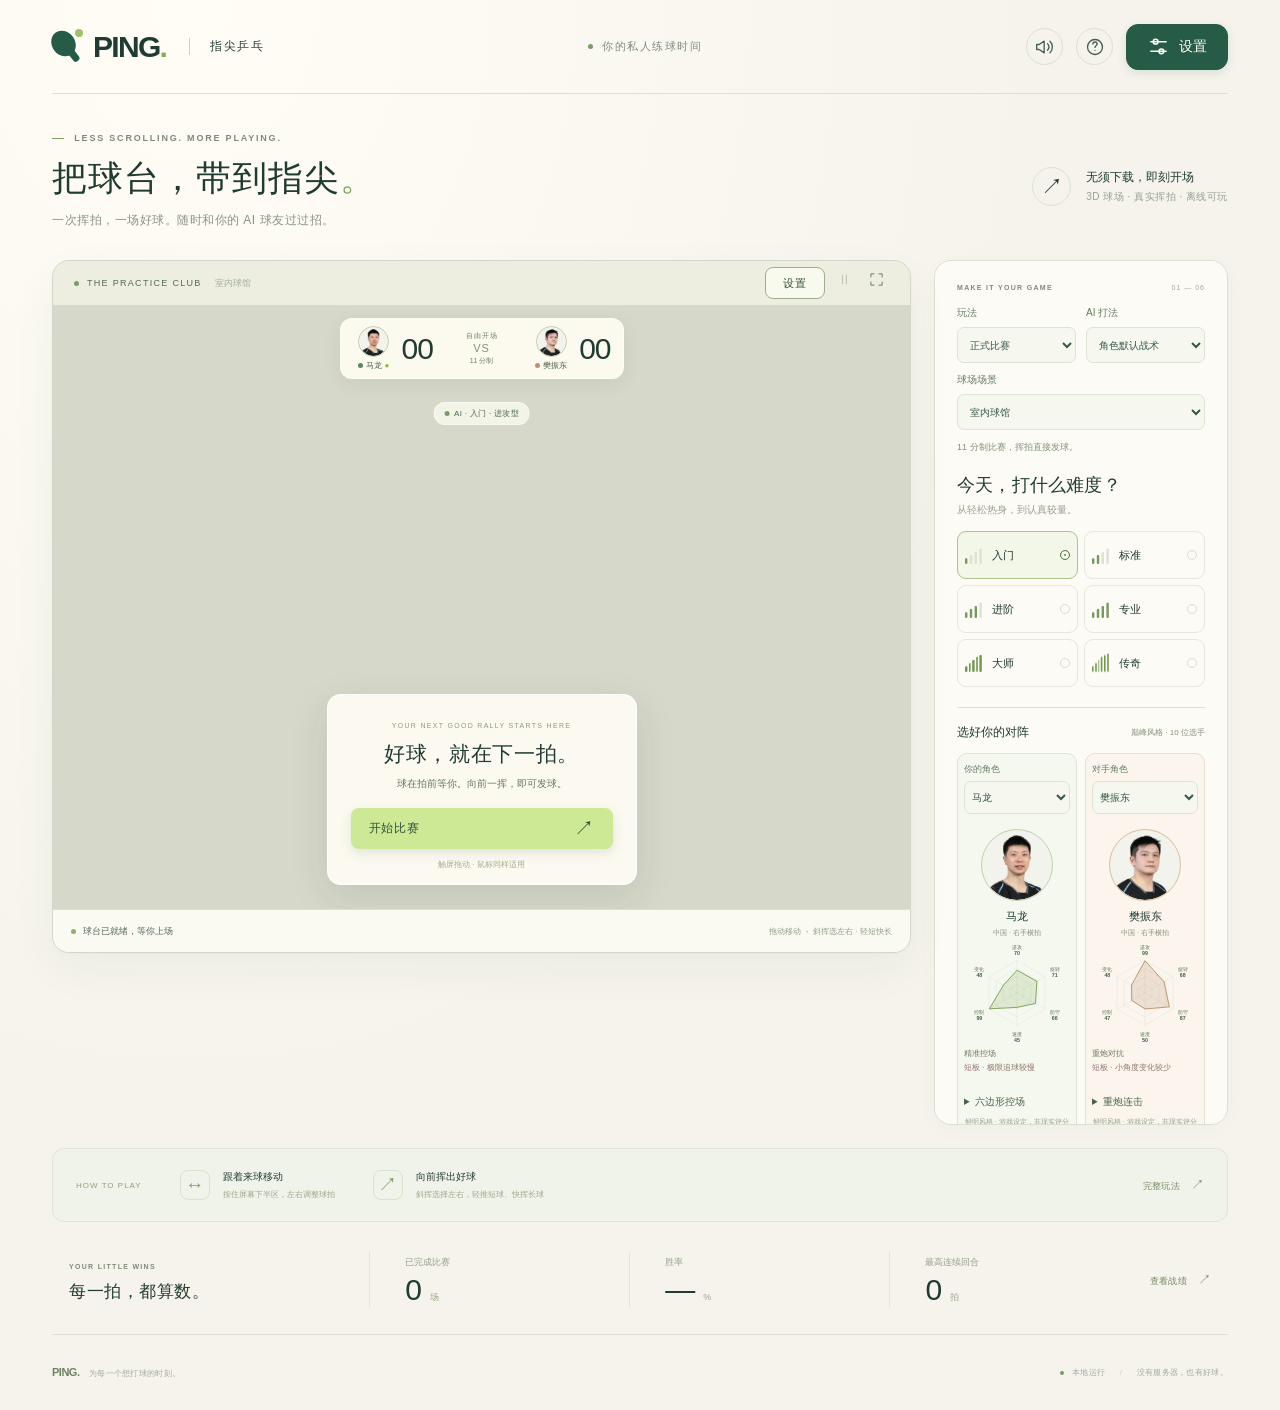
==== commit a6b634cb: "Add files via upload" ====
--- a/index.html
+++ b/index.html
@@ -17,7 +17,7 @@
       <div class="header-actions">
         <button class="icon-button" id="sound-button" aria-label="关闭音效" title="音效开关"><svg viewBox="0 0 24 24"><path d="m11 5-6 4H2v6h3l6 4zM15 8a6 6 0 0 1 0 8m3-11a10 10 0 0 1 0 14"/></svg></button>
         <button class="icon-button" id="help-button" aria-label="玩法与比赛规则" title="玩法与规则"><svg viewBox="0 0 24 24"><circle cx="12" cy="12" r="9"/><path d="M9.5 8.5a2.5 2.5 0 0 1 5 0c0 2-2.5 2-2.5 4M12 16h.01"/></svg></button>
-        <button class="icon-button" id="settings-button" aria-label="打开设置" title="设置"><svg viewBox="0 0 24 24"><path d="M4 7h16M4 17h16"/><circle cx="9" cy="7" r="2.5"/><circle cx="15" cy="17" r="2.5"/></svg></button>
+        <button class="icon-button settings-entry" id="settings-button" aria-label="打开设置" title="设置"><svg viewBox="0 0 24 24" aria-hidden="true"><path d="M4 7h16M4 17h16"/><circle cx="9" cy="7" r="2.5"/><circle cx="15" cy="17" r="2.5"/></svg><span>设置</span></button>
       </div>
     </header>
 
@@ -28,7 +28,7 @@
 
     <main class="play-layout">
       <section class="court-card" aria-label="3D 乒乓球场">
-        <div class="court-topline"><span><span class="live-dot"></span> THE PRACTICE CLUB <span class="court-number">/ 01</span></span><div><button id="pause-button" class="court-icon" aria-label="暂停比赛" title="暂停" disabled><svg viewBox="0 0 24 24"><path d="M9 5v14M15 5v14"/></svg></button><button id="fullscreen-button" class="court-icon" aria-label="切换全屏" title="全屏"><svg viewBox="0 0 24 24"><path d="M8 3H3v5m13-5h5v5M3 16v5h5m13-5v5h-5"/></svg></button></div></div>
+        <div class="court-topline"><span><span class="live-dot"></span> THE PRACTICE CLUB <span class="court-number">/ 01</span></span><div><button id="court-settings-button" class="court-settings" aria-label="打开球场设置">设置</button><button id="pause-button" class="court-icon" aria-label="暂停比赛" title="暂停" disabled><svg viewBox="0 0 24 24"><path d="M9 5v14M15 5v14"/></svg></button><button id="fullscreen-button" class="court-icon" aria-label="切换全屏" title="全屏"><svg viewBox="0 0 24 24"><path d="M8 3H3v5m13-5h5v5M3 16v5h5m13-5v5h-5"/></svg></button></div></div>
         <div id="court" class="court-view" tabindex="0" aria-label="乒乓球场触控区。按住下半屏拖动球拍，向前或横向擦拍击球。">
           <canvas id="game-canvas"></canvas>
           <div class="scoreboard" aria-live="polite" aria-atomic="true">
@@ -40,13 +40,13 @@
           <div class="opponent-tag" id="opponent-tag"><span class="live-dot"></span> AI 球友 · 入门</div>
           <div class="rally-badge" id="rally-badge" hidden><span>RALLY</span><b id="rally-count">0</b></div>
           <div class="point-toast" id="point-toast" aria-live="assertive" hidden><span id="point-title"></span><small id="point-detail"></small></div>
-          <div class="stroke-label" id="stroke-label" hidden>正手攻球</div><div class="spin-label" id="spin-label" hidden>上旋</div>
+          <div class="stroke-label" id="stroke-label" hidden>正手攻球</div><div class="spin-label" id="spin-label" hidden>上旋</div><div class="signature-label" id="signature-label" role="status" hidden></div>
           <div class="court-welcome" id="court-welcome"><span class="welcome-kicker">YOUR NEXT GOOD RALLY STARTS HERE</span><h2>好球，就在下一拍。</h2><p>球在拍前等你。向前一挥，即可发球。</p><button class="primary-button" id="play-button">开始比赛 <span>↗</span></button><small>触屏拖动 · 鼠标同样适用</small></div>
-          <div class="serve-panel" id="serve-panel" hidden><div><b id="serve-title">轮到你发球</b><span id="serve-hint">球跟随球拍 · 向前挥拍即可发球</span></div><span class="serve-swipe" aria-hidden="true">↑</span></div>
+          <div class="serve-panel" id="serve-panel" hidden><div><b id="serve-title">轮到你发球</b><span id="serve-hint">斜挥选左右 · 轻推短，快挥长</span></div><span class="serve-swipe" aria-hidden="true">↑</span></div>
           <div class="gesture-guide" id="gesture-guide" hidden><div class="gesture-arrow">↑</div><span id="gesture-text">按住下半屏，向前挥拍</span></div>
           <div class="webgl-error" id="webgl-error" hidden><h2>球场暂时无法显示</h2><p>请用支持 WebGL 的 Chrome、Safari 或 Edge 打开，并开启硬件加速。</p></div>
         </div>
-        <div class="court-bottomline"><span class="court-status"><i id="status-dot"></i><span id="status-text">球台已就绪，等你上场</span></span><span class="input-label" id="input-label">拖动移动 <b>·</b> 前挥击球 横擦加旋</span><span id="hit-feedback" class="hit-feedback">找到你的节奏</span></div>
+        <div class="court-bottomline"><span class="court-status"><i id="status-dot"></i><span id="status-text">球台已就绪，等你上场</span></span><span class="input-label" id="input-label">拖动移动 <b>·</b> 斜挥选左右 · 轻短快长</span><span id="hit-feedback" class="hit-feedback">找到你的节奏</span></div>
       </section>
 
       <aside class="match-panel">
@@ -82,20 +82,24 @@
     </main>
 
     <section class="below-court">
-      <div class="quick-guide"><span class="guide-number">HOW TO PLAY</span><div><span class="guide-icon">↔</span><p><b>跟着来球移动</b><small>按住屏幕下半区，左右调整球拍</small></p></div><div><span class="guide-icon">↗</span><p><b>向前挥出好球</b><small>向前挥拍发球，接触时横擦加侧旋</small></p></div><button class="text-button" id="guide-link">完整玩法 <span>↗</span></button></div>
+      <div class="quick-guide"><span class="guide-number">HOW TO PLAY</span><div><span class="guide-icon">↔</span><p><b>跟着来球移动</b><small>按住屏幕下半区，左右调整球拍</small></p></div><div><span class="guide-icon">↗</span><p><b>向前挥出好球</b><small>斜挥选择左右，轻推短球、快挥长球</small></p></div><button class="text-button" id="guide-link">完整玩法 <span>↗</span></button></div>
       <div class="stats-row"><div class="stats-intro"><span class="eyebrow">YOUR LITTLE WINS</span><h3>每一拍，都算数。</h3></div><div class="stat"><span>已完成比赛</span><strong id="stat-matches">0<small>场</small></strong></div><div class="stat"><span>胜率</span><strong id="stat-winrate">—<small>%</small></strong></div><div class="stat"><span>最高连续回合</span><strong id="stat-rally">0<small>拍</small></strong></div><button class="text-button" id="history-button">查看战绩 <span>↗</span></button></div>
     </section>
     <footer><span><b>PING.</b> 为每一个想打球的时刻。</span><span><i class="live-dot"></i> 本地运行 <span class="footer-divider">/</span> 没有服务器，也有好球。</span></footer>
   </div>
 
-  <dialog id="help-dialog" class="modal"><button class="modal-close" data-close aria-label="关闭">×</button><span class="eyebrow">A LITTLE GUIDANCE</span><h2>一拍一拍，找到节奏。</h2><div class="help-steps"><div><b>01</b><p><strong>移动你的球拍</strong>按住球场下半区任意位置，左右拖动寻找来球。向上或向下拖动可调整球拍离球网的距离，系统会参考预计相遇点柔和辅助拍面高度。慢拖调整前后站位，快速前挥只保留少量前伸，避免移过来球。</p></div><div><b>02</b><p><strong>等落台，再向前挥拍</strong>来球在你的半台弹起后，向上快速划动击球，也可在接触瞬间横向擦拍。球拍静止不会自动回球；向右擦拍产生左侧旋，向左擦拍产生右侧旋，球面条纹和弯曲球迹会显示旋转。快速前挥偏上旋，轻推或减速切削偏下旋。近网短球自然开拍搓球，双方按惯用手和站位切换正反手，高球抬拍扣杀；大力挥拍与横擦仍优先决定球路。</p></div><div><b>03</b><p><strong>球在拍前，向前挥拍发球</strong>轮到你发球时，球会停在球拍前方并跟随移动，无需抛球或点击按钮，向前挥拍即可发出。仍须先落自己的半台，再落对方半台。练习模式不计比赛分数。</p></div></div><div class="rules-box"><h3>按标准规则，认真打一场</h3><ul><li>发球操作已简化为持球随拍、挥拍发出；落台与计分仍遵循比赛规则。</li><li>每局 11 分，领先至少 2 分获胜；10:10 后继续比赛。</li><li>每两分换发球；10:10 后每一分换发球。</li><li>发球擦网后合法落台，重新发球；正常回合擦网后落台继续。擦网按真实接触位置减速偏转；触及台面上沿为合法擦边，球台侧面不算落台。</li><li>对手回球未落台就截击、同侧两跳、击球出界或未过网，均判失分。</li><li>三局两胜时，局间交换发球顺序；决胜局先到 5 分时交换场地。镜头始终位于你的身后。</li></ul></div><button class="primary-button" data-close>明白了，上场 <span>↗</span></button></dialog>
+  <dialog id="help-dialog" class="modal"><button class="modal-close" data-close aria-label="关闭">×</button><span class="eyebrow">A LITTLE GUIDANCE</span><h2>一拍一拍，找到节奏。</h2><div class="help-steps"><div><b>01</b><p><strong>移动你的球拍</strong>按住球场下半区任意位置，左右拖动寻找来球。向上或向下拖动可调整球拍离球网的距离，系统会参考预计相遇点柔和辅助拍面高度。慢拖调整前后站位，快速前挥只保留少量前伸，避免移过来球。</p></div><div><b>02</b><p><strong>等落台，再向前挥拍</strong>来球在你的半台弹起后，向上快速划动击球，也可在接触瞬间横向擦拍。球拍静止不会自动回球。向左上或右上斜挥可打向对方左右两侧，轻推偏短、快挥偏长；直推会保留部分当前线路。向右擦拍产生左侧旋，向左擦拍产生右侧旋，球面标记和弯曲球迹会显示旋转。快速前挥偏上旋，轻推或减速切削偏下旋。近网短球自然开拍搓球，双方按惯用手和站位切换正反手，高球抬拍扣杀；大力挥拍与横擦仍优先决定球路。</p></div><div><b>03</b><p><strong>球在拍前，向前挥拍发球</strong>轮到你发球时，球会停在球拍前方并跟随移动，无需抛球或点击按钮，向前挥拍即可发出；斜挥选择左右，轻推发短、快挥发长。仍须先落自己的半台，再落对方半台。练习模式不计比赛分数。</p></div><div><b>04</b><p><strong>打出你的招牌球</strong>每位选手各有强项、短板和招牌动作。选人卡点击技能名可查看条件；接准已落台的来球，结合正确站位和足够快的手势即可触发。双方每分各限一次，不需要技能按钮。王楚钦正手快速爆冲可触发“王之爆冲”，张继科近台反手斜擦可触发“霸王拧”。</p></div></div><div class="rules-box"><h3>按标准规则，认真打一场</h3><ul><li>发球操作已简化为持球随拍、挥拍发出；落台与计分仍遵循比赛规则。</li><li>每局 11 分，领先至少 2 分获胜；10:10 后继续比赛。</li><li>每两分换发球；10:10 后每一分换发球。</li><li>发球擦网后合法落台，重新发球；正常回合擦网后落台继续。擦网按真实接触位置减速偏转；触及台面上沿为合法擦边，球台侧面不算落台。</li><li>对手回球未落台就截击、同侧两跳、击球出界或未过网，均判失分。</li><li>三局两胜时，局间交换发球顺序；决胜局先到 5 分时交换场地。镜头始终位于你的身后。</li></ul></div><button class="primary-button" data-close>明白了，上场 <span>↗</span></button></dialog>
   <dialog id="settings-dialog" class="modal settings-modal"><button class="modal-close" data-close aria-label="关闭">×</button><span class="eyebrow">YOUR COURT, YOUR WAY</span><h2>调整到你的手感。</h2><section class="settings-section"><h3>看得清，打得准</h3>
     <div class="ball-preview" id="ball-preview" aria-label="乒乓球外观预览"><i></i><span>显示大小 120% · 碰撞范围保持一致</span></div>
     <label class="toggle-row" for="setting-ball-size"><span><b>乒乓球显示大小</b><small>100% 为原始大小，默认 120%</small></span><output id="ball-size-value">120%</output></label><input class="sensitivity-slider" id="setting-ball-size" type="range" min="1" max="1.8" step="0.05" value="1.2" aria-label="乒乓球显示大小">
     <div class="appearance-grid"><label class="option-field">乒乓球颜色<select id="setting-ball-color"><option value="#fff5df">暖白色</option><option value="#ff9b32">橙色</option><option value="#dcff41">荧光黄</option><option value="custom">自定义颜色</option></select></label><label class="option-field custom-color-field">自定义球色<input id="setting-ball-custom" type="color" value="#fff5df" aria-label="自定义乒乓球颜色"></label></div>
-    <div class="appearance-grid paddle-options"><label class="option-field">球拍型号<select id="setting-paddle-model"><option value="classic">经典圆拍</option><option value="attack">进攻方肩拍</option><option value="jpen">日式方拍</option></select></label><label class="option-field">胶皮颜色<select id="setting-paddle-color"><option value="#b83e3e">经典红</option><option value="#24292b">炭黑</option><option value="#405f4b">森林绿</option><option value="#326ea8">湖蓝</option><option value="custom">自定义颜色</option></select></label><label class="option-field custom-color-field">自定义胶皮色<input id="setting-paddle-custom" type="color" value="#405f4b" aria-label="自定义胶皮颜色"></label></div><p class="settings-note">型号和颜色只改变外观。自动按位置和来球调整搓球、正反手与扣杀姿态，仍需你主动挥拍。</p>
+    <div class="appearance-grid paddle-options"><label class="option-field">球拍外形<select id="setting-paddle-model"><option value="athlete">跟随参考球拍</option><option value="classic">经典圆拍</option><option value="attack">进攻方肩拍</option><option value="jpen">日式方拍</option></select></label><label class="option-field">胶皮颜色<select id="setting-paddle-color"><option value="#b83e3e">经典红</option><option value="#24292b">炭黑</option><option value="#405f4b">森林绿</option><option value="#326ea8">湖蓝</option><option value="custom">自定义颜色</option></select></label><label class="option-field custom-color-field">自定义胶皮色<input id="setting-paddle-custom" type="color" value="#405f4b" aria-label="自定义胶皮颜色"></label></div><p class="settings-note">型号和颜色只改变外观。自动按位置和来球调整搓球、正反手与扣杀姿态，仍需你主动挥拍。</p>
     <label class="option-field scene-setting">球场场景<select id="setting-scene"><option value="club">室内球馆</option><option value="park">户外公园</option><option value="coast">海边球场</option><option value="rooftop">屋顶球场</option></select></label><p class="settings-note">户外场景没有风，所有场景使用相同物理与规则。</p></section>
-    <section class="settings-section"><h3>反馈与操作</h3><label class="option-field">挥拍识别<select id="setting-swing-recognition"><option value="easy">轻松 · 小幅前挥也易识别</option><option value="standard">标准 · 默认</option><option value="firm">有力 · 更快前挥才限制位移</option></select></label><p class="settings-note">慢拖调整站位；快速前挥保留少量前伸，手势继续决定力量和旋转。高度参考预计相遇点，并在接触前短暂稳住。</p><label class="toggle-row"><span><b>击球音效</b><small>球拍、球台与球网的声音</small></span><input type="checkbox" id="setting-sound" role="switch" checked></label><label class="toggle-row"><span><b>触觉反馈</b><small>击球时轻微震动（取决于设备支持）</small></span><input type="checkbox" id="setting-haptics" role="switch" checked></label><label class="toggle-row"><span><b>动作与击球提示</b><small>搓球、正反手、旋转方向和挥拍时机</small></span><input type="checkbox" id="setting-hints" role="switch" checked></label><label class="toggle-row"><span><b>落点光圈</b><small>预测下一次落台位置</small></span><input type="checkbox" id="setting-landing" role="switch" checked></label><label class="toggle-row"><span><b>弧线轨迹</b><small>短球迹展示旋转带来的曲线</small></span><input type="checkbox" id="setting-trail" role="switch" checked></label><label class="toggle-row"><span><b>挥拍灵敏度</b><small>调整拖动距离与球拍移动的比例</small></span><output id="sensitivity-value">1.0×</output></label><input class="sensitivity-slider" id="setting-sensitivity" type="range" min="0.7" max="1.5" value="1" step="0.1" aria-label="挥拍灵敏度"><label class="toggle-row"><span><b>近球轮廓</b><small>球靠近你时显示深色边缘，更容易看清</small></span><input type="checkbox" id="setting-outline" role="switch" checked></label>
+    <section class="settings-section"><h3>持拍习惯</h3><label class="toggle-row"><span><b>显示手臂</b><small>同时显示双方的手和前臂；关闭后只保留球拍</small></span><input type="checkbox" id="setting-arms" role="switch" checked></label><p class="settings-note">默认使用所选选手的惯用手和握法；也可以分别调整。左右手的正反手动作会自然镜像。</p><div class="equipment-grid">
+      <fieldset class="equipment-card"><legend>你的球拍</legend><p id="setting-player-equipment" class="equipment-summary" aria-live="polite"></p><label class="option-field">持拍方式<select id="setting-player-grip"><option value="auto">跟随选手</option><option value="shakehand">横拍</option><option value="penhold">直拍</option></select></label><label class="option-field">惯用手<select id="setting-player-hand"><option value="auto">跟随选手</option><option value="right">右手</option><option value="left">左手</option></select></label><label class="option-field">参考球拍<select id="setting-player-blade"></select></label><small class="equipment-blade" id="setting-player-blade-note"></small></fieldset>
+      <fieldset class="equipment-card"><legend>对手 AI</legend><p id="setting-ai-equipment" class="equipment-summary" aria-live="polite"></p><label class="option-field">持拍方式<select id="setting-ai-grip"><option value="auto">跟随选手</option><option value="shakehand">横拍</option><option value="penhold">直拍</option></select></label><label class="option-field">惯用手<select id="setting-ai-hand"><option value="auto">跟随选手</option><option value="right">右手</option><option value="left">左手</option></select></label><label class="option-field">参考球拍<select id="setting-ai-blade"></select></label><small class="equipment-blade" id="setting-ai-blade-note"></small></fieldset>
+    </div><p class="settings-note">横拍与直拍有各自的手指握姿；球拍型号可独立选择。参考球拍为风格化外观，资料年代与未确认项见<a href="选手资料.html" target="_blank" rel="noopener">装备说明</a>。调整立即生效，并保存在当前浏览器。</p></section>
+    <section class="settings-section"><h3>反馈与操作</h3><label class="option-field">挥拍识别<select id="setting-swing-recognition"><option value="easy">轻松 · 小幅前挥也易识别</option><option value="standard">标准 · 默认</option><option value="firm">有力 · 更快前挥才限制位移</option></select></label><p class="settings-note">慢拖调整站位；快速前挥保留少量前伸，斜挥控制左右、力度控制长短，横擦叠加旋转。高度参考预计相遇点，并在接触前短暂稳住。</p><label class="toggle-row"><span><b>击球音效</b><small>球拍、球台与球网的声音</small></span><input type="checkbox" id="setting-sound" role="switch" checked></label><label class="toggle-row"><span><b>触觉反馈</b><small>击球时轻微震动（取决于设备支持）</small></span><input type="checkbox" id="setting-haptics" role="switch" checked></label><label class="toggle-row"><span><b>动作与击球提示</b><small>搓球、正反手、旋转方向和挥拍时机</small></span><input type="checkbox" id="setting-hints" role="switch" checked></label><label class="toggle-row"><span><b>落点光圈</b><small>预测下一次落台位置</small></span><input type="checkbox" id="setting-landing" role="switch" checked></label><label class="toggle-row"><span><b>弧线轨迹</b><small>短球迹展示旋转带来的曲线</small></span><input type="checkbox" id="setting-trail" role="switch" checked></label><label class="toggle-row"><span><b>挥拍灵敏度</b><small>调整拖动距离与球拍移动的比例</small></span><output id="sensitivity-value">1.0×</output></label><input class="sensitivity-slider" id="setting-sensitivity" type="range" min="0.7" max="1.5" value="1" step="0.1" aria-label="挥拍灵敏度"><label class="toggle-row"><span><b>近球轮廓</b><small>球靠近你时显示深色边缘，更容易看清</small></span><input type="checkbox" id="setting-outline" role="switch" checked></label>
     <label class="toggle-row" for="setting-offset"><span><b>手指与球拍间距</b><small>触屏时球拍位于手指上方；0 为直接跟手</small></span><output id="offset-value">54 px</output></label><input class="sensitivity-slider" id="setting-offset" type="range" min="0" max="120" step="6" value="54" aria-label="手指与球拍间距">
     </section><section class="settings-section"><h3>画面与性能</h3><div class="option-field settings-quality"><label for="setting-quality">画面质量</label><select id="setting-quality"><option value="eco">省电 · 30 帧 / 无动态阴影</option><option value="balanced" selected>均衡 · 60 帧 / 标准阴影</option><option value="high">高清 · 60 帧 / 精细阴影</option></select></div>
     <label class="toggle-row"><span><b>卡顿时自动降低画质</b><small>保持挥拍与物理更新频率，减少渲染负担</small></span><input type="checkbox" id="setting-adaptive" role="switch" checked></label><p class="settings-note" id="quality-note"></p>
@@ -108,7 +112,8 @@
   <script src="physics.js"></script>
   <script src="audio.js"></script>
   <script src="quality.js"></script>
-  <script src="visuals.js"></script>
+  <script src="assets/hand-meshes.js"></script><script src="visuals.js"></script>
+  <script src="motion.js"></script>
   <script src="game.js"></script>
 </body>
 </html>
--- a/styles.css
+++ b/styles.css
@@ -47,3 +47,52 @@
 @media(min-width:801px) and (min-height:541px){.match-panel{max-height:calc(100dvh - 35px);overflow-y:auto;scrollbar-width:thin;scrollbar-color:#c6d3ba transparent}.match-panel>*{flex-shrink:0}.difficulty-list{display:grid;grid-template-columns:1fr 1fr;gap:6px}.difficulty-option{height:48px;padding:7px;gap:6px}.difficulty-copy b{font-size:11px}.difficulty-copy small{display:none}.difficulty-bars{width:21px;transform:scale(.8);transform-origin:left center}.difficulty-option .radio-indicator{width:10px;height:10px}.match-panel h2{font-size:18px}.panel-description{margin-bottom:14px}}
 
 @media(max-width:800px) and (min-height:541px){.match-panel>h2,.match-panel>.panel-description{grid-column:1/-1}.match-panel>h2{margin-bottom:6px}}
+
+/* Warm club refinement: a quiet frame leaves the playing surface prominent. */
+:root{--paper:#f5f3ec;--ink:#203b32;--muted:#78877b;--line:#dedfd2;--lime:#d8ecaa}
+body{background:radial-gradient(ellipse at 15% 0,#fffdf5 0,transparent 56%),var(--paper)}
+.court-card{border-color:#d2d8c9;box-shadow:0 16px 46px #2b402d0c,0 2px 6px #2b402d06}
+.court-topline{background:#edeedfcf;color:#526b58;border-bottom-color:#d5dccb}
+.court-bottomline{background:#faf9f2;border-top:1px solid #dce1d4;color:#526955;min-height:39px}
+.court-view{background:#d6d8c9}
+.match-panel{background:#fcfbf5;border-color:#dadfce;box-shadow:0 5px 22px #31463206}
+.primary-button{background:#2a5946;box-shadow:0 4px 12px #1f4f3020}
+.primary-button:hover{background:#214b3b}
+.court-welcome{background:#fffdf3eb;border-color:#ffffffdd;box-shadow:0 12px 40px #2339251c}
+.court-welcome>p{color:#62745f}
+.scoreboard{top:12px;width:284px;padding:7px 12px;gap:12px;border-radius:12px;background:#fffdf2e8;border-color:#fffef3c9;box-shadow:0 5px 20px #223e3110}
+.score-player{grid-template-columns:42px auto;column-gap:7px}
+.score-portrait{width:31px;height:31px;margin-bottom:3px;border-color:#c1cfb3}
+.score-player strong{font-size:30px;font-variant-numeric:tabular-nums;letter-spacing:-1px}
+.score-player .player-name{font-size:8px}
+.score-middle>span,.score-middle small{font-size:7px;color:#6c7e64}
+.score-middle>b{font-size:11px;color:#829278}
+.opponent-tag{top:96px;font-size:8px;background:#f8faeece;padding:5px 10px;color:#4b6550}
+.rally-badge{top:99px;right:14px;background:#f7faeddb}
+.quality-badge{top:99px}
+.hit-feedback{max-width:51%;overflow:hidden;text-overflow:ellipsis;white-space:nowrap;color:#4c6b4f}
+.stroke-label,.spin-label{background:#244b3ac4;border-color:#cfe0bb50;color:#fbfae8;backdrop-filter:blur(6px);font-size:9px}
+.spin-label{max-width:60%;right:12px;bottom:18px;padding:6px 10px;border-radius:16px;line-height:1.5}
+.stroke-label{bottom:18px}
+.gesture-guide{background:#f5f8e3d9;border-radius:10px;padding:5px 9px;color:#37553b;bottom:73px;font-size:9px}
+.gesture-arrow{font-size:22px}
+.serve-panel{background:#fffdf1e8;border-color:#fffef3;padding:10px 12px;border-radius:12px;box-shadow:0 6px 18px #26432c14}
+.point-toast{background:#fffdf1ed;border-color:#ffffffd9;box-shadow:0 12px 32px #213e3225}
+@media(min-width:801px) and (min-height:541px){.court-view{height:clamp(500px,67dvh,690px);min-height:500px;flex:initial}.court-card{align-self:start}}
+@media(max-width:800px) and (min-height:541px){.scoreboard{width:260px;top:10px;padding:7px 10px}.score-player{grid-template-columns:39px auto;column-gap:6px}.score-portrait{width:29px;height:29px}.score-player strong{font-size:28px}.opponent-tag{top:90px}.rally-badge,.quality-badge{top:93px}}
+@media(max-width:500px){.court-view{height:65dvh;min-height:440px;max-height:650px}.court-card .serve-panel{bottom:13px;width:238px}.hit-feedback{font-size:8px;max-width:59%}.stroke-label{font-size:8px;bottom:18px}.spin-label{font-size:8px;bottom:18px;max-width:61%}.gesture-guide{bottom:80px;font-size:8px}.court-bottomline{gap:9px}}
+@media(max-height:540px) and (orientation:landscape){.court-view{height:calc(100dvh - 142px);min-height:220px}.scoreboard{top:7px;width:244px;padding:5px 10px;border-radius:9px;transform:translateX(-50%)}.score-player{grid-template-columns:36px auto;column-gap:5px}.score-portrait{width:23px;height:23px;margin-bottom:2px}.score-player .player-name{font-size:7px}.score-player strong{font-size:25px}.score-middle>span,.score-middle small{font-size:6px}.opponent-tag{top:73px;font-size:7px;padding:3px 8px}.rally-badge,.quality-badge{top:74px}.stroke-label,.spin-label{bottom:10px;font-size:7px}.court-card .serve-panel{width:226px;bottom:8px;padding:6px 9px}.serve-panel b{font-size:10px}.gesture-guide{bottom:53px;font-size:7px}.court-bottomline{height:34px;min-height:34px}.court-topline{height:34px}}
+.court-card:fullscreen .court-view,.court-card.mobile-fullscreen .court-view{height:auto;flex:1;min-height:0;max-height:none}
+.equipment-grid{display:grid;grid-template-columns:1fr 1fr;gap:12px;margin-top:14px}.equipment-card{min-width:0;margin:0;padding:12px;border:1px solid #d8dfce;border-radius:12px;background:#f5f6ec}.equipment-card legend{padding:0 6px;font-size:12px;font-weight:600;color:#365542}.equipment-summary{min-height:32px;font-size:10px;line-height:1.6;color:#64765e;margin:0 0 10px}.equipment-card .option-field{margin-top:10px}.equipment-card select{width:100%;min-height:40px}.equipment-card .option-field{font-size:11px}@media(max-width:380px){.equipment-grid{gap:8px}.equipment-card{padding:9px}.equipment-summary{font-size:9px}}
+.equipment-blade{display:block;margin-top:8px;font-size:9px;line-height:1.6;color:#73806b;overflow-wrap:anywhere}.equipment-card select{font-size:11px;text-overflow:ellipsis}
+.character-weakness{color:#907367}.character-signature{font-size:10px;color:#496746;margin:5px 0 8px}.character-signature summary{cursor:pointer;font-weight:600}.character-signature p{font-size:9px;line-height:1.65;margin:6px 0 0}.signature-label{position:absolute;left:50%;bottom:122px;transform:translateX(-50%);padding:7px 15px;border-radius:18px;border:1px solid var(--signature-color,#e9d18a);background:#243e34e8;color:var(--signature-color,#e9d18a);font-size:13px;letter-spacing:2px;pointer-events:none;white-space:nowrap;box-shadow:0 3px 13px #20382b20}.signature-label[hidden]{display:none}@media(max-height:540px) and (orientation:landscape){.signature-label{bottom:55px;padding:4px 10px;font-size:10px}.character-signature{font-size:8px;margin:3px 0}}
+
+/* Labeled settings controls remain reachable while the court is scrolled. */
+.header-actions{align-items:center}
+#settings-button.settings-entry{display:flex;align-items:center;justify-content:center;gap:9px;width:auto;min-width:102px;height:46px;padding:0 17px;border:1px solid #255b47;border-radius:12px;background:#255b47;color:#fffdf2;font-size:14px;font-weight:650;box-shadow:0 3px 10px #255b4721}
+#settings-button.settings-entry:hover{background:#194936}
+#settings-button.settings-entry svg{width:23px;height:23px;flex-shrink:0}
+.court-settings{display:flex;align-items:center;justify-content:center;min-width:60px;min-height:32px;padding:0 12px;border:1px solid #9cae90;border-radius:8px;background:#f8faed;color:#31513b;font-size:11px;font-weight:650;letter-spacing:1px}
+.court-settings:hover{background:#e0edce}
+@media(max-width:500px){#settings-button.settings-entry{min-width:86px;height:44px;padding:0 12px;gap:7px;font-size:13px}.header-actions{gap:6px}.brand-cn{display:none}}
+@media(max-height:540px) and (orientation:landscape){#settings-button.settings-entry{height:40px;min-width:90px}.court-settings{min-height:29px}}
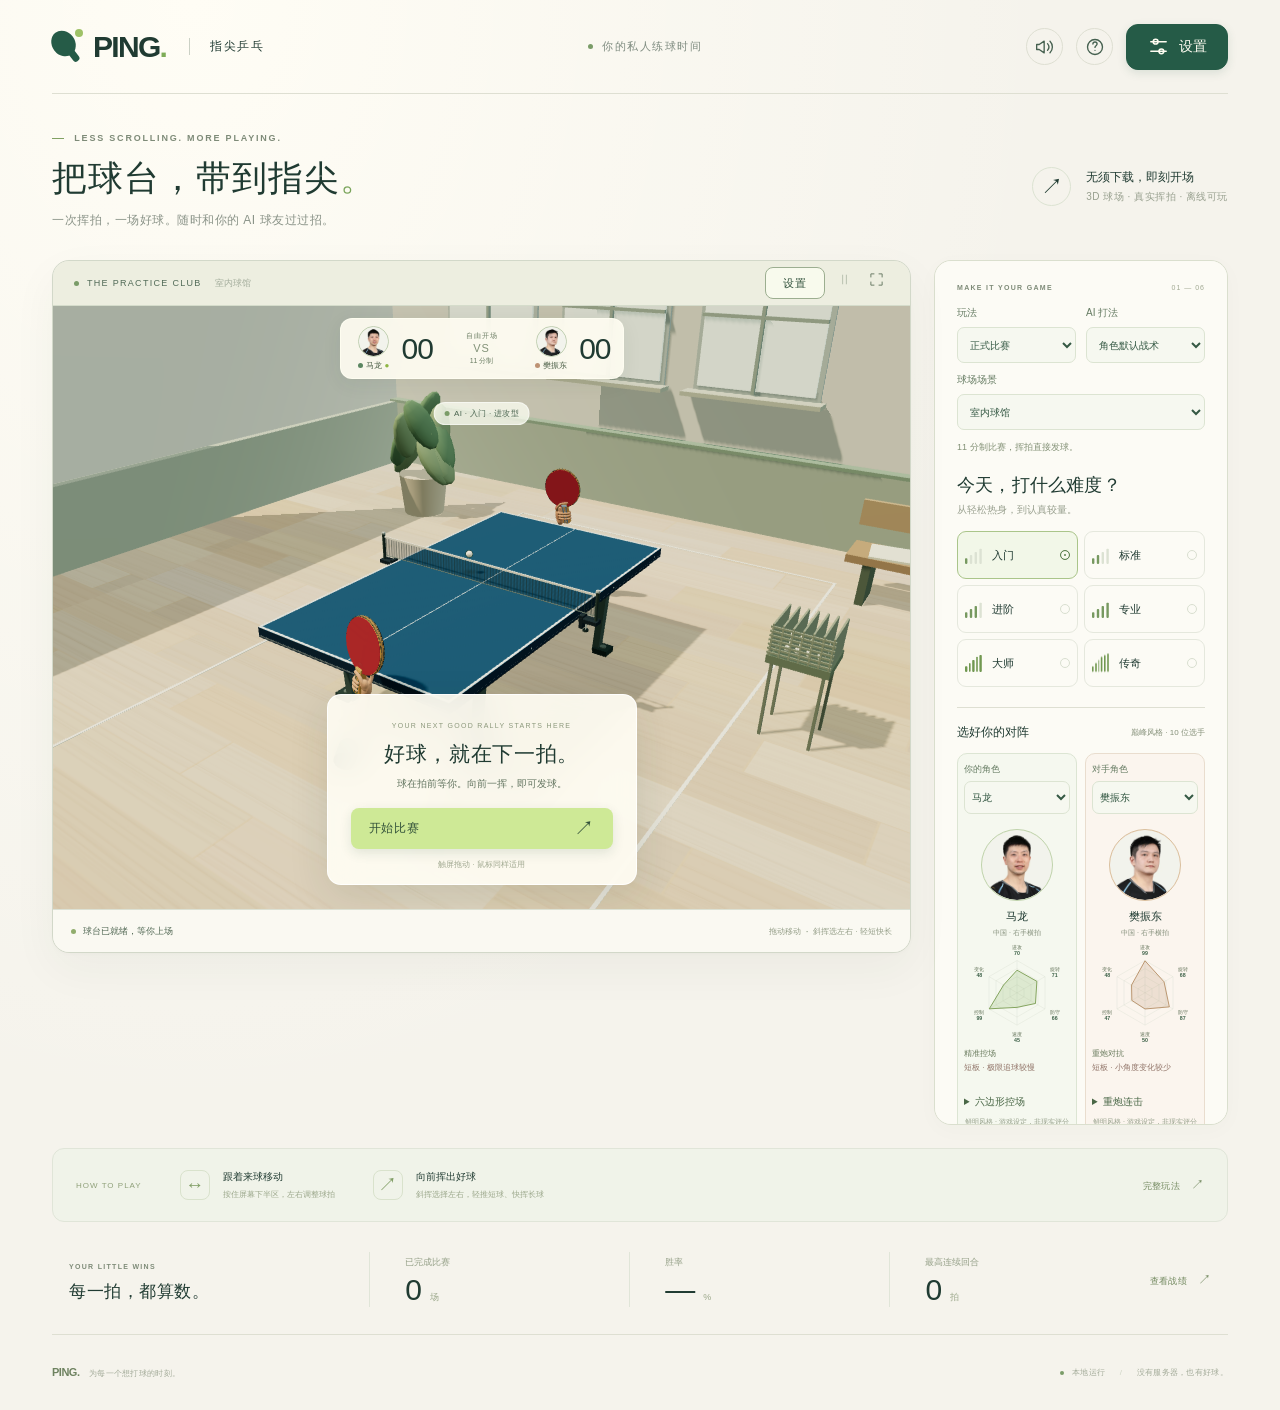
==== commit f6c434e5: "Add files via upload" ====
--- a/index.html
+++ b/index.html
@@ -88,7 +88,7 @@
     <footer><span><b>PING.</b> 为每一个想打球的时刻。</span><span><i class="live-dot"></i> 本地运行 <span class="footer-divider">/</span> 没有服务器，也有好球。</span></footer>
   </div>
 
-  <dialog id="help-dialog" class="modal"><button class="modal-close" data-close aria-label="关闭">×</button><span class="eyebrow">A LITTLE GUIDANCE</span><h2>一拍一拍，找到节奏。</h2><div class="help-steps"><div><b>01</b><p><strong>移动你的球拍</strong>按住球场下半区任意位置，左右拖动寻找来球。向上或向下拖动可调整球拍离球网的距离，系统会参考预计相遇点柔和辅助拍面高度。慢拖调整前后站位，快速前挥只保留少量前伸，避免移过来球。</p></div><div><b>02</b><p><strong>等落台，再向前挥拍</strong>来球在你的半台弹起后，向上快速划动击球，也可在接触瞬间横向擦拍。球拍静止不会自动回球。向左上或右上斜挥可打向对方左右两侧，轻推偏短、快挥偏长；直推会保留部分当前线路。向右擦拍产生左侧旋，向左擦拍产生右侧旋，球面标记和弯曲球迹会显示旋转。快速前挥偏上旋，轻推或减速切削偏下旋。近网短球自然开拍搓球，双方按惯用手和站位切换正反手，高球抬拍扣杀；大力挥拍与横擦仍优先决定球路。</p></div><div><b>03</b><p><strong>球在拍前，向前挥拍发球</strong>轮到你发球时，球会停在球拍前方并跟随移动，无需抛球或点击按钮，向前挥拍即可发出；斜挥选择左右，轻推发短、快挥发长。仍须先落自己的半台，再落对方半台。练习模式不计比赛分数。</p></div><div><b>04</b><p><strong>打出你的招牌球</strong>每位选手各有强项、短板和招牌动作。选人卡点击技能名可查看条件；接准已落台的来球，结合正确站位和足够快的手势即可触发。双方每分各限一次，不需要技能按钮。王楚钦正手快速爆冲可触发“王之爆冲”，张继科近台反手斜擦可触发“霸王拧”。</p></div></div><div class="rules-box"><h3>按标准规则，认真打一场</h3><ul><li>发球操作已简化为持球随拍、挥拍发出；落台与计分仍遵循比赛规则。</li><li>每局 11 分，领先至少 2 分获胜；10:10 后继续比赛。</li><li>每两分换发球；10:10 后每一分换发球。</li><li>发球擦网后合法落台，重新发球；正常回合擦网后落台继续。擦网按真实接触位置减速偏转；触及台面上沿为合法擦边，球台侧面不算落台。</li><li>对手回球未落台就截击、同侧两跳、击球出界或未过网，均判失分。</li><li>三局两胜时，局间交换发球顺序；决胜局先到 5 分时交换场地。镜头始终位于你的身后。</li></ul></div><button class="primary-button" data-close>明白了，上场 <span>↗</span></button></dialog>
+  <dialog id="help-dialog" class="modal"><button class="modal-close" data-close aria-label="关闭">×</button><span class="eyebrow">A LITTLE GUIDANCE</span><h2>一拍一拍，找到节奏。</h2><div class="help-steps"><div><b>01</b><p><strong>移动你的球拍</strong>按住球场下半区任意位置，左右拖动寻找来球。向上或向下拖动可调整球拍离球网的距离，系统会参考预计相遇点柔和辅助拍面高度。慢拖调整前后站位，快速前挥只保留少量前伸，避免移过来球。</p></div><div><b>02</b><p><strong>等落台，再向前挥拍</strong>来球在你的半台弹起后，向上快速划动击球，也可在接触瞬间横向擦拍。球拍静止不会自动回球。向左上或右上斜挥可打向对方左右两侧，轻推偏短、快挥偏长；直推会保留部分当前线路。向右擦拍产生左侧旋，向左擦拍产生右侧旋，球面标记和弯曲球迹会显示旋转。快速前挥偏上旋，轻推或减速切削偏下旋。近网短球自然开拍搓球，双方按惯用手和站位切换正反手，高球抬拍扣杀；大力挥拍与横擦仍优先决定球路。</p></div><div><b>03</b><p><strong>球在拍前，向前挥拍发球</strong>轮到你发球时，球会停在球拍前方并跟随移动，无需抛球或点击按钮，向前挥拍即可发出；斜挥选择左右，轻推发短、快挥发长。仍须先落自己的半台，再落对方半台。练习模式不计比赛分数。</p></div><div><b>04</b><p><strong>打出你的招牌球</strong>每位选手各有强项、短板和招牌动作。选人卡点击技能名可查看条件；接准已落台的来球，结合正确站位和足够快的手势即可触发。双方每分各限一次；比赛中释放后，接下来完整的 2 分冷却，第 3 分恢复触发资格，仍需满足技术条件。冷却独立计算，擦网重发不抵扣，换局保留；练习每球恢复。不需要技能按钮。王楚钦正手快速爆冲可触发“王之爆冲”，张继科近台反手斜擦可触发“霸王拧”。</p></div></div><div class="rules-box"><h3>按标准规则，认真打一场</h3><ul><li>发球操作已简化为持球随拍、挥拍发出；落台与计分仍遵循比赛规则。</li><li>每局 11 分，领先至少 2 分获胜；10:10 后继续比赛。</li><li>每两分换发球；10:10 后每一分换发球。</li><li>发球擦网后合法落台，重新发球；正常回合擦网后落台继续。擦网按真实接触位置减速偏转；触及台面上沿为合法擦边，球台侧面不算落台。</li><li>对手回球未落台就截击、同侧两跳、击球出界或未过网，均判失分。</li><li>三局两胜时，局间交换发球顺序；决胜局先到 5 分时交换场地。镜头始终位于你的身后。</li></ul></div><button class="primary-button" data-close>明白了，上场 <span>↗</span></button></dialog>
   <dialog id="settings-dialog" class="modal settings-modal"><button class="modal-close" data-close aria-label="关闭">×</button><span class="eyebrow">YOUR COURT, YOUR WAY</span><h2>调整到你的手感。</h2><section class="settings-section"><h3>看得清，打得准</h3>
     <div class="ball-preview" id="ball-preview" aria-label="乒乓球外观预览"><i></i><span>显示大小 120% · 碰撞范围保持一致</span></div>
     <label class="toggle-row" for="setting-ball-size"><span><b>乒乓球显示大小</b><small>100% 为原始大小，默认 120%</small></span><output id="ball-size-value">120%</output></label><input class="sensitivity-slider" id="setting-ball-size" type="range" min="1" max="1.8" step="0.05" value="1.2" aria-label="乒乓球显示大小">
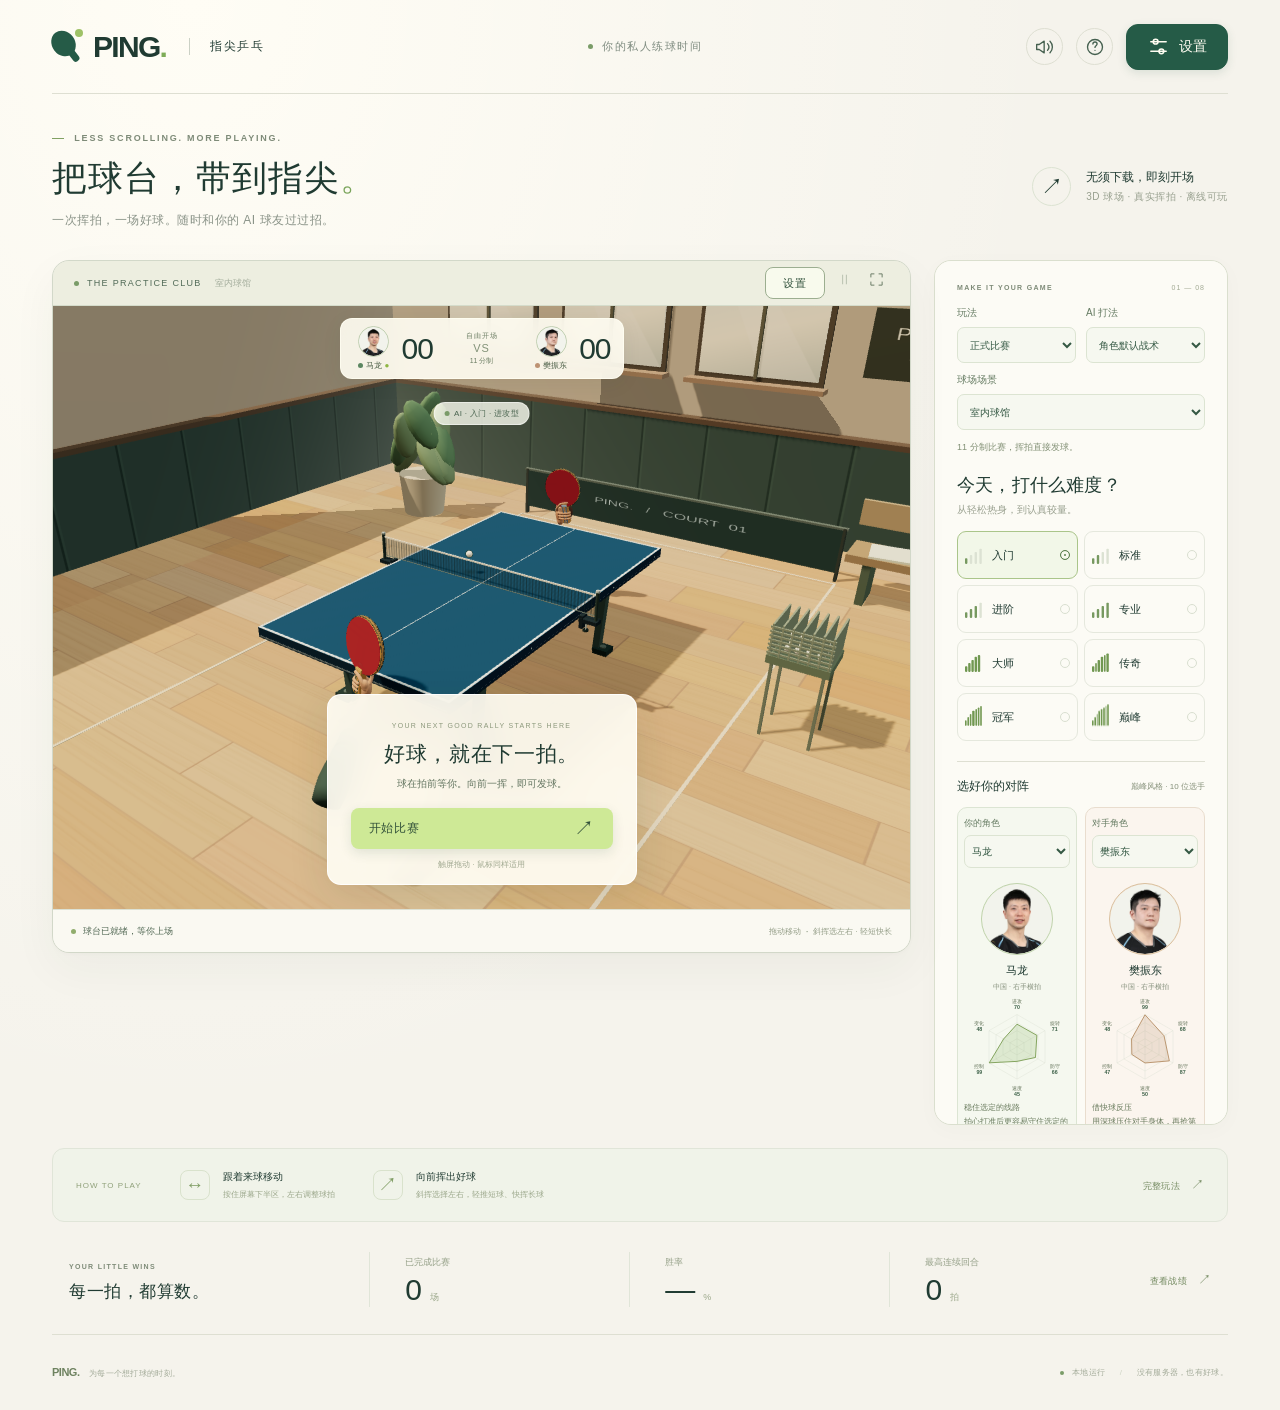
==== commit 9345af5a: "Add files via upload" ====
--- a/index.html
+++ b/index.html
@@ -50,7 +50,7 @@
       </section>
 
       <aside class="match-panel">
-        <div class="panel-heading"><span class="eyebrow">MAKE IT YOUR GAME</span><span class="panel-mark">01 — 06</span></div>
+        <div class="panel-heading"><span class="eyebrow">MAKE IT YOUR GAME</span><span class="panel-mark">01 — 08</span></div>
         <div class="session-options">
           <label class="option-field">玩法<select id="mode-select"><option value="match">正式比赛</option><option value="rally">连续喂球练习</option><option value="slow">慢速练习 · 0.65×</option><option value="serve">发球练习</option></select></label>
           <label class="option-field" id="ai-style-field">AI 打法<select id="ai-style"><option value="character">角色默认战术</option><option value="balanced">均衡型</option><option value="defensive">防守型</option><option value="aggressive">进攻型</option></select></label>
@@ -64,6 +64,8 @@
           <label class="difficulty-option"><input type="radio" name="difficulty" value="pro"><span class="difficulty-bars" data-level="4"><i></i><i></i><i></i><i></i></span><span class="difficulty-copy"><b>专业</b><small>每一拍都全力以赴</small></span><span class="radio-indicator"></span></label>
           <label class="difficulty-option"><input type="radio" name="difficulty" value="master"><span class="difficulty-bars" data-level="5"><i></i><i></i><i></i><i></i><i></i></span><span class="difficulty-copy"><b>大师</b><small>读旋转，抢先机</small></span><span class="radio-indicator"></span></label>
           <label class="difficulty-option"><input type="radio" name="difficulty" value="legend"><span class="difficulty-bars" data-level="6"><i></i><i></i><i></i><i></i><i></i><i></i></span><span class="difficulty-copy"><b>传奇</b><small>变线与节奏的极限挑战</small></span><span class="radio-indicator"></span></label>
+          <label class="difficulty-option"><input type="radio" name="difficulty" value="champion"><span class="difficulty-bars" data-level="7"><i></i><i></i><i></i><i></i><i></i><i></i><i></i></span><span class="difficulty-copy"><b>冠军</b><small>抢接短球，稳中带攻</small></span><span class="radio-indicator"></span></label>
+          <label class="difficulty-option"><input type="radio" name="difficulty" value="apex"><span class="difficulty-bars" data-level="8"><i></i><i></i><i></i><i></i><i></i><i></i><i></i><i></i></span><span class="difficulty-copy"><b>巅峰</b><small>最高难度，极少失误</small></span><span class="radio-indicator"></span></label>
         </fieldset>
         <section class="character-selection" aria-label="双方角色选择">
           <div class="character-heading"><b>选好你的对阵</b><span>巅峰风格 · 10 位选手</span></div>
@@ -72,7 +74,7 @@
             <article class="character-card opponent-card"><label class="option-field" for="ai-character">对手角色<select id="ai-character"></select></label><div id="ai-character-detail"></div></article>
           </div>
           <p id="character-notice" class="character-notice" role="status"></p>
-          <details class="character-method"><summary>属性如何影响比赛？</summary><p>六维属性为参考代表性打法设计的游戏数值，非官方评分或现实排名。进攻影响击球速度，旋转影响转速，防守影响接球容错，速度影响移动响应，控制影响旋转处理，变化影响横擦落点与 AI 长短球。效果最多约 ±12%，AI 反应和失误仍主要由难度决定。双方不能使用同一角色。</p><p><a href="选手资料.html" target="_blank" rel="noopener">查看选手资料与头像来源 ↗</a>。头像取自 WTT 与蝴蝶官方照片，裁切保留头肩。</p></details>
+          <details class="character-method"><summary>属性如何影响比赛？</summary><p>六维属性为参考代表性打法设计的游戏数值，非官方评分或现实排名。进攻影响击球速度，旋转影响转速，防守影响接球容错，速度影响移动响应，控制影响旋转处理，变化影响横擦落点与 AI 长短球。所有选手的六维总预算相同，强项和短板不同。普通回球、招牌动作和电脑的战术偏好也各有区别；电脑的反应与失误主要由所选难度决定。双方不能使用同一角色。</p><p><a href="选手资料.html" target="_blank" rel="noopener">查看选手资料与头像来源 ↗</a>。头像取自 WTT 与蝴蝶官方照片，裁切保留头肩。</p></details>
         </section>
         <div class="format-heading"><span id="format-label">比赛赛制</span><span>11 分 · 净胜 2 分</span></div><div class="segmented-control" role="group" aria-label="赛制"><button class="selected" data-format="1" aria-pressed="true">单局决胜</button><button data-format="3" aria-pressed="false">三局两胜</button></div>
         <div class="difficulty-detail"><span class="detail-symbol">↗</span><p id="difficulty-detail">更慢的来球，更多的反应时间。<br>电脑偶尔也会失误，放心挥拍。</p></div>
@@ -88,18 +90,23 @@
     <footer><span><b>PING.</b> 为每一个想打球的时刻。</span><span><i class="live-dot"></i> 本地运行 <span class="footer-divider">/</span> 没有服务器，也有好球。</span></footer>
   </div>
 
-  <dialog id="help-dialog" class="modal"><button class="modal-close" data-close aria-label="关闭">×</button><span class="eyebrow">A LITTLE GUIDANCE</span><h2>一拍一拍，找到节奏。</h2><div class="help-steps"><div><b>01</b><p><strong>移动你的球拍</strong>按住球场下半区任意位置，左右拖动寻找来球。向上或向下拖动可调整球拍离球网的距离，系统会参考预计相遇点柔和辅助拍面高度。慢拖调整前后站位，快速前挥只保留少量前伸，避免移过来球。</p></div><div><b>02</b><p><strong>等落台，再向前挥拍</strong>来球在你的半台弹起后，向上快速划动击球，也可在接触瞬间横向擦拍。球拍静止不会自动回球。向左上或右上斜挥可打向对方左右两侧，轻推偏短、快挥偏长；直推会保留部分当前线路。向右擦拍产生左侧旋，向左擦拍产生右侧旋，球面标记和弯曲球迹会显示旋转。快速前挥偏上旋，轻推或减速切削偏下旋。近网短球自然开拍搓球，双方按惯用手和站位切换正反手，高球抬拍扣杀；大力挥拍与横擦仍优先决定球路。</p></div><div><b>03</b><p><strong>球在拍前，向前挥拍发球</strong>轮到你发球时，球会停在球拍前方并跟随移动，无需抛球或点击按钮，向前挥拍即可发出；斜挥选择左右，轻推发短、快挥发长。仍须先落自己的半台，再落对方半台。练习模式不计比赛分数。</p></div><div><b>04</b><p><strong>打出你的招牌球</strong>每位选手各有强项、短板和招牌动作。选人卡点击技能名可查看条件；接准已落台的来球，结合正确站位和足够快的手势即可触发。双方每分各限一次；比赛中释放后，接下来完整的 2 分冷却，第 3 分恢复触发资格，仍需满足技术条件。冷却独立计算，擦网重发不抵扣，换局保留；练习每球恢复。不需要技能按钮。王楚钦正手快速爆冲可触发“王之爆冲”，张继科近台反手斜擦可触发“霸王拧”。</p></div></div><div class="rules-box"><h3>按标准规则，认真打一场</h3><ul><li>发球操作已简化为持球随拍、挥拍发出；落台与计分仍遵循比赛规则。</li><li>每局 11 分，领先至少 2 分获胜；10:10 后继续比赛。</li><li>每两分换发球；10:10 后每一分换发球。</li><li>发球擦网后合法落台，重新发球；正常回合擦网后落台继续。擦网按真实接触位置减速偏转；触及台面上沿为合法擦边，球台侧面不算落台。</li><li>对手回球未落台就截击、同侧两跳、击球出界或未过网，均判失分。</li><li>三局两胜时，局间交换发球顺序；决胜局先到 5 分时交换场地。镜头始终位于你的身后。</li></ul></div><button class="primary-button" data-close>明白了，上场 <span>↗</span></button></dialog>
+  <dialog id="help-dialog" class="modal"><button class="modal-close" data-close aria-label="关闭">×</button><span class="eyebrow">A LITTLE GUIDANCE</span><h2>一拍一拍，找到节奏。</h2><div class="help-steps"><div><b>01</b><p><strong>移动你的球拍</strong>按住球场下半区任意位置，左右拖动寻找来球。向上或向下拖动可调整球拍离球网的距离，系统会参考预计相遇点柔和辅助拍面高度。慢拖、快挥都能自由调整前后站位，球拍持续跟随手指。</p></div><div><b>02</b><p><strong>等落台，对准或挥拍</strong>来球在你的半台弹起后，向上快速划动击球，也可在接触瞬间横向擦拍。球实际碰到静止拍面时也能借力挡回；主动挥拍可以更好地控制力量和旋转。向左上或右上斜挥可打向对方左右两侧，轻推偏短、快挥偏长；直推会保留部分当前线路。向右擦拍产生左侧旋，向左擦拍产生右侧旋，球面标记和弯曲球迹会显示旋转。快速前挥偏上旋，轻推或减速切削偏下旋。近网短球自然开拍搓球，双方按惯用手和站位切换正反手，高球抬拍扣杀；大力挥拍与横擦仍优先决定球路。</p></div><div><b>03</b><p><strong>球在拍前，一划自然发球</strong>轮到你发球时，球会停在球拍前方并跟随移动，无需抛球或点击按钮，前挥后会短促引拍、触球并随挥；斜挥选择左右，轻推发短、快挥发长。仍须先落自己的半台，再落对方半台。练习模式不计比赛分数。</p></div><div><b>04</b><p><strong>打出你的招牌球</strong>每位选手各有强项、短板和招牌动作。选人卡点击技能名可查看条件；接准已落台的来球，结合正确站位和足够快的手势即可触发。双方每分各限一次；比赛中释放后，接下来完整的 2 分冷却，第 3 分恢复触发资格，仍需满足技术条件。冷却独立计算，擦网重发不抵扣，换局保留；练习每球恢复。不需要技能按钮。王楚钦正手快速爆冲可触发“王之爆冲”，张继科近台反手斜擦可触发“霸王拧”。</p></div></div><div class="rules-box"><h3>按标准规则，认真打一场</h3><ul><li>发球操作已简化为持球随拍、挥拍发出；落台与计分仍遵循比赛规则。</li><li>每局 11 分，领先至少 2 分获胜；10:10 后继续比赛。</li><li>每两分换发球；10:10 后每一分换发球。</li><li>发球擦网后合法落台，重新发球；正常回合擦网后落台继续。擦网按真实接触位置减速偏转；触及台面上沿为合法擦边，球台侧面不算落台。</li><li>对手回球未落台就截击、同侧两跳、击球出界或未过网，均判失分。</li><li>三局两胜时，局间交换发球顺序；决胜局先到 5 分时交换场地。镜头始终位于你的身后。</li></ul></div><button class="primary-button" data-close>明白了，上场 <span>↗</span></button></dialog>
   <dialog id="settings-dialog" class="modal settings-modal"><button class="modal-close" data-close aria-label="关闭">×</button><span class="eyebrow">YOUR COURT, YOUR WAY</span><h2>调整到你的手感。</h2><section class="settings-section"><h3>看得清，打得准</h3>
+    <label class="toggle-row" for="setting-camera-height"><span><b>俯视角度</b><small>低角度更贴近球台，高角度更容易观察长短球</small></span><output id="camera-height-value" for="setting-camera-height">60% · 推荐</output></label>
+    <input class="sensitivity-slider" id="setting-camera-height" type="range" min="0" max="100" step="1" value="60" aria-label="俯视角度">
+    <label class="toggle-row" for="setting-camera-distance"><span><b>镜头距离</b><small>向左靠近球台，向右拉远；不会改变俯视角度</small></span><output id="camera-distance-value" for="setting-camera-distance">50% · 推荐</output></label>
+    <input class="sensitivity-slider" id="setting-camera-distance" type="range" min="0" max="100" step="1" value="50" aria-label="镜头距离">
+    <canvas id="camera-preview" width="640" height="360" role="img" aria-label="当前屏幕比例下的球场视角预览"></canvas><div class="camera-preview-note"><p class="settings-note">两项均可即时预览。最近距离按屏幕比例保护边角触控范围。</p><button class="text-button" id="camera-height-reset">恢复推荐视角</button></div>
     <div class="ball-preview" id="ball-preview" aria-label="乒乓球外观预览"><i></i><span>显示大小 120% · 碰撞范围保持一致</span></div>
     <label class="toggle-row" for="setting-ball-size"><span><b>乒乓球显示大小</b><small>100% 为原始大小，默认 120%</small></span><output id="ball-size-value">120%</output></label><input class="sensitivity-slider" id="setting-ball-size" type="range" min="1" max="1.8" step="0.05" value="1.2" aria-label="乒乓球显示大小">
     <div class="appearance-grid"><label class="option-field">乒乓球颜色<select id="setting-ball-color"><option value="#fff5df">暖白色</option><option value="#ff9b32">橙色</option><option value="#dcff41">荧光黄</option><option value="custom">自定义颜色</option></select></label><label class="option-field custom-color-field">自定义球色<input id="setting-ball-custom" type="color" value="#fff5df" aria-label="自定义乒乓球颜色"></label></div>
-    <div class="appearance-grid paddle-options"><label class="option-field">球拍外形<select id="setting-paddle-model"><option value="athlete">跟随参考球拍</option><option value="classic">经典圆拍</option><option value="attack">进攻方肩拍</option><option value="jpen">日式方拍</option></select></label><label class="option-field">胶皮颜色<select id="setting-paddle-color"><option value="#b83e3e">经典红</option><option value="#24292b">炭黑</option><option value="#405f4b">森林绿</option><option value="#326ea8">湖蓝</option><option value="custom">自定义颜色</option></select></label><label class="option-field custom-color-field">自定义胶皮色<input id="setting-paddle-custom" type="color" value="#405f4b" aria-label="自定义胶皮颜色"></label></div><p class="settings-note">型号和颜色只改变外观。自动按位置和来球调整搓球、正反手与扣杀姿态，仍需你主动挥拍。</p>
+    <div class="appearance-grid paddle-options"><label class="option-field">球拍外形<select id="setting-paddle-model"><option value="athlete">跟随参考球拍</option><option value="classic">经典圆拍</option><option value="attack">进攻方肩拍</option><option value="jpen">日式方拍</option></select></label><label class="option-field">胶皮颜色<select id="setting-paddle-color"><option value="#b83e3e">经典红</option><option value="#24292b">炭黑</option><option value="#405f4b">森林绿</option><option value="#326ea8">湖蓝</option><option value="custom">自定义颜色</option></select></label><label class="option-field custom-color-field">自定义胶皮色<input id="setting-paddle-custom" type="color" value="#405f4b" aria-label="自定义胶皮颜色"></label></div><p class="settings-note">型号和颜色只改变外观。自动按位置和来球调整搓球、正反手与扣杀姿态，对准可借力挡球，主动挥拍增加力量与旋转。</p>
     <label class="option-field scene-setting">球场场景<select id="setting-scene"><option value="club">室内球馆</option><option value="park">户外公园</option><option value="coast">海边球场</option><option value="rooftop">屋顶球场</option></select></label><p class="settings-note">户外场景没有风，所有场景使用相同物理与规则。</p></section>
-    <section class="settings-section"><h3>持拍习惯</h3><label class="toggle-row"><span><b>显示手臂</b><small>同时显示双方的手和前臂；关闭后只保留球拍</small></span><input type="checkbox" id="setting-arms" role="switch" checked></label><p class="settings-note">默认使用所选选手的惯用手和握法；也可以分别调整。左右手的正反手动作会自然镜像。</p><div class="equipment-grid">
+    <section class="settings-section"><h3>持拍习惯</h3><label class="toggle-row"><span><b>显示手臂</b><small>显示双方握拍的手、前臂和球衣袖口；关闭后只保留球拍</small></span><input type="checkbox" id="setting-arms" role="switch" checked></label><p class="settings-note">默认使用所选选手的惯用手和握法；也可以分别调整。左右手的正反手动作会自然镜像。</p><div class="equipment-grid">
       <fieldset class="equipment-card"><legend>你的球拍</legend><p id="setting-player-equipment" class="equipment-summary" aria-live="polite"></p><label class="option-field">持拍方式<select id="setting-player-grip"><option value="auto">跟随选手</option><option value="shakehand">横拍</option><option value="penhold">直拍</option></select></label><label class="option-field">惯用手<select id="setting-player-hand"><option value="auto">跟随选手</option><option value="right">右手</option><option value="left">左手</option></select></label><label class="option-field">参考球拍<select id="setting-player-blade"></select></label><small class="equipment-blade" id="setting-player-blade-note"></small></fieldset>
       <fieldset class="equipment-card"><legend>对手 AI</legend><p id="setting-ai-equipment" class="equipment-summary" aria-live="polite"></p><label class="option-field">持拍方式<select id="setting-ai-grip"><option value="auto">跟随选手</option><option value="shakehand">横拍</option><option value="penhold">直拍</option></select></label><label class="option-field">惯用手<select id="setting-ai-hand"><option value="auto">跟随选手</option><option value="right">右手</option><option value="left">左手</option></select></label><label class="option-field">参考球拍<select id="setting-ai-blade"></select></label><small class="equipment-blade" id="setting-ai-blade-note"></small></fieldset>
     </div><p class="settings-note">横拍与直拍有各自的手指握姿；球拍型号可独立选择。参考球拍为风格化外观，资料年代与未确认项见<a href="选手资料.html" target="_blank" rel="noopener">装备说明</a>。调整立即生效，并保存在当前浏览器。</p></section>
-    <section class="settings-section"><h3>反馈与操作</h3><label class="option-field">挥拍识别<select id="setting-swing-recognition"><option value="easy">轻松 · 小幅前挥也易识别</option><option value="standard">标准 · 默认</option><option value="firm">有力 · 更快前挥才限制位移</option></select></label><p class="settings-note">慢拖调整站位；快速前挥保留少量前伸，斜挥控制左右、力度控制长短，横擦叠加旋转。高度参考预计相遇点，并在接触前短暂稳住。</p><label class="toggle-row"><span><b>击球音效</b><small>球拍、球台与球网的声音</small></span><input type="checkbox" id="setting-sound" role="switch" checked></label><label class="toggle-row"><span><b>触觉反馈</b><small>击球时轻微震动（取决于设备支持）</small></span><input type="checkbox" id="setting-haptics" role="switch" checked></label><label class="toggle-row"><span><b>动作与击球提示</b><small>搓球、正反手、旋转方向和挥拍时机</small></span><input type="checkbox" id="setting-hints" role="switch" checked></label><label class="toggle-row"><span><b>落点光圈</b><small>预测下一次落台位置</small></span><input type="checkbox" id="setting-landing" role="switch" checked></label><label class="toggle-row"><span><b>弧线轨迹</b><small>短球迹展示旋转带来的曲线</small></span><input type="checkbox" id="setting-trail" role="switch" checked></label><label class="toggle-row"><span><b>挥拍灵敏度</b><small>调整拖动距离与球拍移动的比例</small></span><output id="sensitivity-value">1.0×</output></label><input class="sensitivity-slider" id="setting-sensitivity" type="range" min="0.7" max="1.5" value="1" step="0.1" aria-label="挥拍灵敏度"><label class="toggle-row"><span><b>近球轮廓</b><small>球靠近你时显示深色边缘，更容易看清</small></span><input type="checkbox" id="setting-outline" role="switch" checked></label>
+    <section class="settings-section"><h3>反馈与操作</h3><label class="option-field">挥拍识别<select id="setting-swing-recognition"><option value="easy">轻松 · 小幅前挥也易识别</option><option value="standard">标准 · 默认</option><option value="firm">有力 · 更快前挥产生同等力量</option></select></label><p class="settings-note">慢拖、快挥和横移都持续跟手；斜挥控制左右、力度控制长短，横擦叠加旋转。识别档位只调整挥拍力量，高度参考预计相遇点。</p><label class="toggle-row"><span><b>击球音效</b><small>球拍、球台与球网的声音</small></span><input type="checkbox" id="setting-sound" role="switch" checked></label><label class="toggle-row"><span><b>触觉反馈</b><small>轻挡、重击和横擦有不同反馈（取决于设备支持）</small></span><input type="checkbox" id="setting-haptics" role="switch" checked></label><label class="toggle-row"><span><b>动作与击球提示</b><small>搓球、正反手、旋转方向和挥拍时机</small></span><input type="checkbox" id="setting-hints" role="switch" checked></label><label class="toggle-row"><span><b>落点光圈</b><small>预测下一次落台位置</small></span><input type="checkbox" id="setting-landing" role="switch" checked></label><label class="toggle-row"><span><b>弧线轨迹</b><small>短球迹展示旋转带来的曲线</small></span><input type="checkbox" id="setting-trail" role="switch" checked></label><label class="toggle-row"><span><b>挥拍灵敏度</b><small>调整拖动距离与球拍移动的比例</small></span><output id="sensitivity-value">1.0×</output></label><input class="sensitivity-slider" id="setting-sensitivity" type="range" min="0.7" max="1.5" value="1" step="0.1" aria-label="挥拍灵敏度"><label class="toggle-row"><span><b>近球轮廓</b><small>球靠近你时显示深色边缘，更容易看清</small></span><input type="checkbox" id="setting-outline" role="switch" checked></label>
     <label class="toggle-row" for="setting-offset"><span><b>手指与球拍间距</b><small>触屏时球拍位于手指上方；0 为直接跟手</small></span><output id="offset-value">54 px</output></label><input class="sensitivity-slider" id="setting-offset" type="range" min="0" max="120" step="6" value="54" aria-label="手指与球拍间距">
     </section><section class="settings-section"><h3>画面与性能</h3><div class="option-field settings-quality"><label for="setting-quality">画面质量</label><select id="setting-quality"><option value="eco">省电 · 30 帧 / 无动态阴影</option><option value="balanced" selected>均衡 · 60 帧 / 标准阴影</option><option value="high">高清 · 60 帧 / 精细阴影</option></select></div>
     <label class="toggle-row"><span><b>卡顿时自动降低画质</b><small>保持挥拍与物理更新频率，减少渲染负担</small></span><input type="checkbox" id="setting-adaptive" role="switch" checked></label><p class="settings-note" id="quality-note"></p>
@@ -109,11 +116,12 @@
   <dialog id="history-dialog" class="modal"><button class="modal-close" data-close aria-label="关闭">×</button><span class="eyebrow">ONE RALLY AT A TIME</span><h2>你和球台的记录。</h2><div id="history-levels" class="history-levels"></div><div id="history-list" class="history-list"></div><p class="settings-note" id="storage-note">战绩仅保存在这个浏览器中，清理网站数据会一并清除。</p><button class="primary-button" data-close>继续打球 <span>↗</span></button></dialog>
   <script src="assets/vendor/three.min.js"></script>
   <script src="characters.js"></script>
+  <script src="motion.js"></script>
   <script src="physics.js"></script>
+  <script src="view.js"></script>
   <script src="audio.js"></script>
   <script src="quality.js"></script>
   <script src="assets/hand-meshes.js"></script><script src="visuals.js"></script>
-  <script src="motion.js"></script>
   <script src="game.js"></script>
 </body>
 </html>
--- a/styles.css
+++ b/styles.css
@@ -12,10 +12,11 @@
 @media(max-width:800px){.match-panel:has(#mode-select option:checked[value="serve"]) .difficulty-detail{grid-column:1/-1}}
 
 /* Visibility, equipment and scene controls. */
-.settings-section{border-top:1px solid var(--line);padding-top:16px;margin-top:22px}.settings-section h3{font-size:14px;font-weight:600;margin:0 0 12px}.settings-modal{width:560px}.appearance-grid{display:grid;grid-template-columns:minmax(0,1fr) 100px;gap:12px;margin-top:16px}.paddle-options{grid-template-columns:1fr 1fr}.custom-color-field{justify-content:flex-end}.custom-color-field input{width:100%;height:36px;border:1px solid #dce4d2;border-radius:7px;padding:3px;background:#f6f8f0}.ball-preview{display:flex;align-items:center;gap:20px;min-height:80px;padding:15px 22px;background:#35566a;border-radius:10px;color:#f2f5ea}.ball-preview i{display:block;width:26px;height:26px;flex-shrink:0;border-radius:50%;background:var(--ball-color,#fff5df);box-shadow:inset -5px -5px 7px #0002,0 3px 7px #0004;transform:scale(var(--ball-size,1.2))}.ball-preview span{font-size:10px;line-height:1.8}.scene-field{grid-column:1/-1}.scene-setting{margin-top:20px}.settings-section .settings-quality{padding-top:0}.stroke-label{position:absolute;left:12px;bottom:18px;pointer-events:none;color:#eff7de;background:#254838bb;border:1px solid #d7e9b14d;border-radius:15px;padding:6px 10px;font-size:9px;backdrop-filter:blur(5px)}.difficulty-bars[data-level="5"] i,.difficulty-bars[data-level="6"] i{background:#719851}.difficulty-bars i:nth-child(5){height:21px}.difficulty-bars i:nth-child(6){height:23px}.difficulty-bars:has(i:nth-child(5)){gap:2px}.history-levels{grid-template-columns:repeat(3,minmax(0,1fr))}.court-topline .court-number{letter-spacing:0}
+.settings-section{border-top:1px solid var(--line);padding-top:16px;margin-top:22px}.settings-section h3{font-size:14px;font-weight:600;margin:0 0 12px}.settings-modal{width:560px}.appearance-grid{display:grid;grid-template-columns:minmax(0,1fr) 100px;gap:12px;margin-top:16px}.paddle-options{grid-template-columns:1fr 1fr}.custom-color-field{justify-content:flex-end}.custom-color-field input{width:100%;height:36px;border:1px solid #dce4d2;border-radius:7px;padding:3px;background:#f6f8f0}.ball-preview{display:flex;align-items:center;gap:20px;min-height:80px;padding:15px 22px;background:#35566a;border-radius:10px;color:#f2f5ea}.ball-preview i{display:block;width:26px;height:26px;flex-shrink:0;border-radius:50%;background:var(--ball-color,#fff5df);box-shadow:inset -5px -5px 7px #0002,0 3px 7px #0004;transform:scale(var(--ball-size,1.2))}.ball-preview span{font-size:10px;line-height:1.8}.scene-field{grid-column:1/-1}.scene-setting{margin-top:20px}.settings-section .settings-quality{padding-top:0}.stroke-label{position:absolute;left:12px;bottom:18px;pointer-events:none;color:#eff7de;background:#254838bb;border:1px solid #d7e9b14d;border-radius:15px;padding:6px 10px;font-size:9px;backdrop-filter:blur(5px)}.difficulty-bars[data-level="5"] i,.difficulty-bars[data-level="6"] i,.difficulty-bars[data-level="7"] i,.difficulty-bars[data-level="8"] i{background:#719851}.difficulty-bars i:nth-child(5){height:21px}.difficulty-bars i:nth-child(6){height:23px}.difficulty-bars:has(i:nth-child(5)){gap:1px;flex-shrink:0}.difficulty-bars i:nth-child(7){height:25px}.difficulty-bars i:nth-child(8){height:27px}.history-levels{grid-template-columns:repeat(3,minmax(0,1fr))}.court-topline .court-number{letter-spacing:0}
 @media(max-width:500px){.settings-modal{width:calc(100% - 24px)}.appearance-grid{gap:9px}.stroke-label{bottom:67px;font-size:8px;max-width:45%}.scene-field{grid-column:1/-1}.ball-preview{padding:14px 18px}}
 
-@media(max-width:800px){.difficulty-list{grid-template-columns:repeat(3,minmax(0,1fr))}}
+@media(max-width:800px){.difficulty-list{grid-template-columns:repeat(4,minmax(0,1fr))}}
+@media(max-width:430px){.difficulty-list{grid-template-columns:repeat(2,minmax(0,1fr))}.difficulty-option{height:41px}}
 @media(max-height:540px) and (orientation:landscape){.difficulty-list{grid-template-columns:repeat(2,minmax(0,1fr))}}
 
 /* Character comparison keeps the court separate from the scrollable setup. */
@@ -96,3 +97,9 @@
 .court-settings:hover{background:#e0edce}
 @media(max-width:500px){#settings-button.settings-entry{min-width:86px;height:44px;padding:0 12px;gap:7px;font-size:13px}.header-actions{gap:6px}.brand-cn{display:none}}
 @media(max-height:540px) and (orientation:landscape){#settings-button.settings-entry{height:40px;min-width:90px}.court-settings{min-height:29px}}
+
+/* Keep both native and fallback fullscreen clear of device edges. */
+.court-card:fullscreen{padding-top:env(safe-area-inset-top);padding-bottom:env(safe-area-inset-bottom);padding-left:env(safe-area-inset-left);padding-right:env(safe-area-inset-right)}
+.court-card.mobile-fullscreen{padding-left:env(safe-area-inset-left);padding-right:env(safe-area-inset-right)}
+.camera-preview-note{display:flex;align-items:center;gap:16px;margin-bottom:16px}.camera-preview-note p{flex:1;margin:0}.camera-preview-note button{flex-shrink:0;font-size:10px;padding:8px}
+#camera-preview{display:block;width:auto;height:auto;max-width:100%;max-height:min(320px,42dvh);background:#e5ebdd;border:1px solid #dce4d1;border-radius:10px;margin:9px auto}
